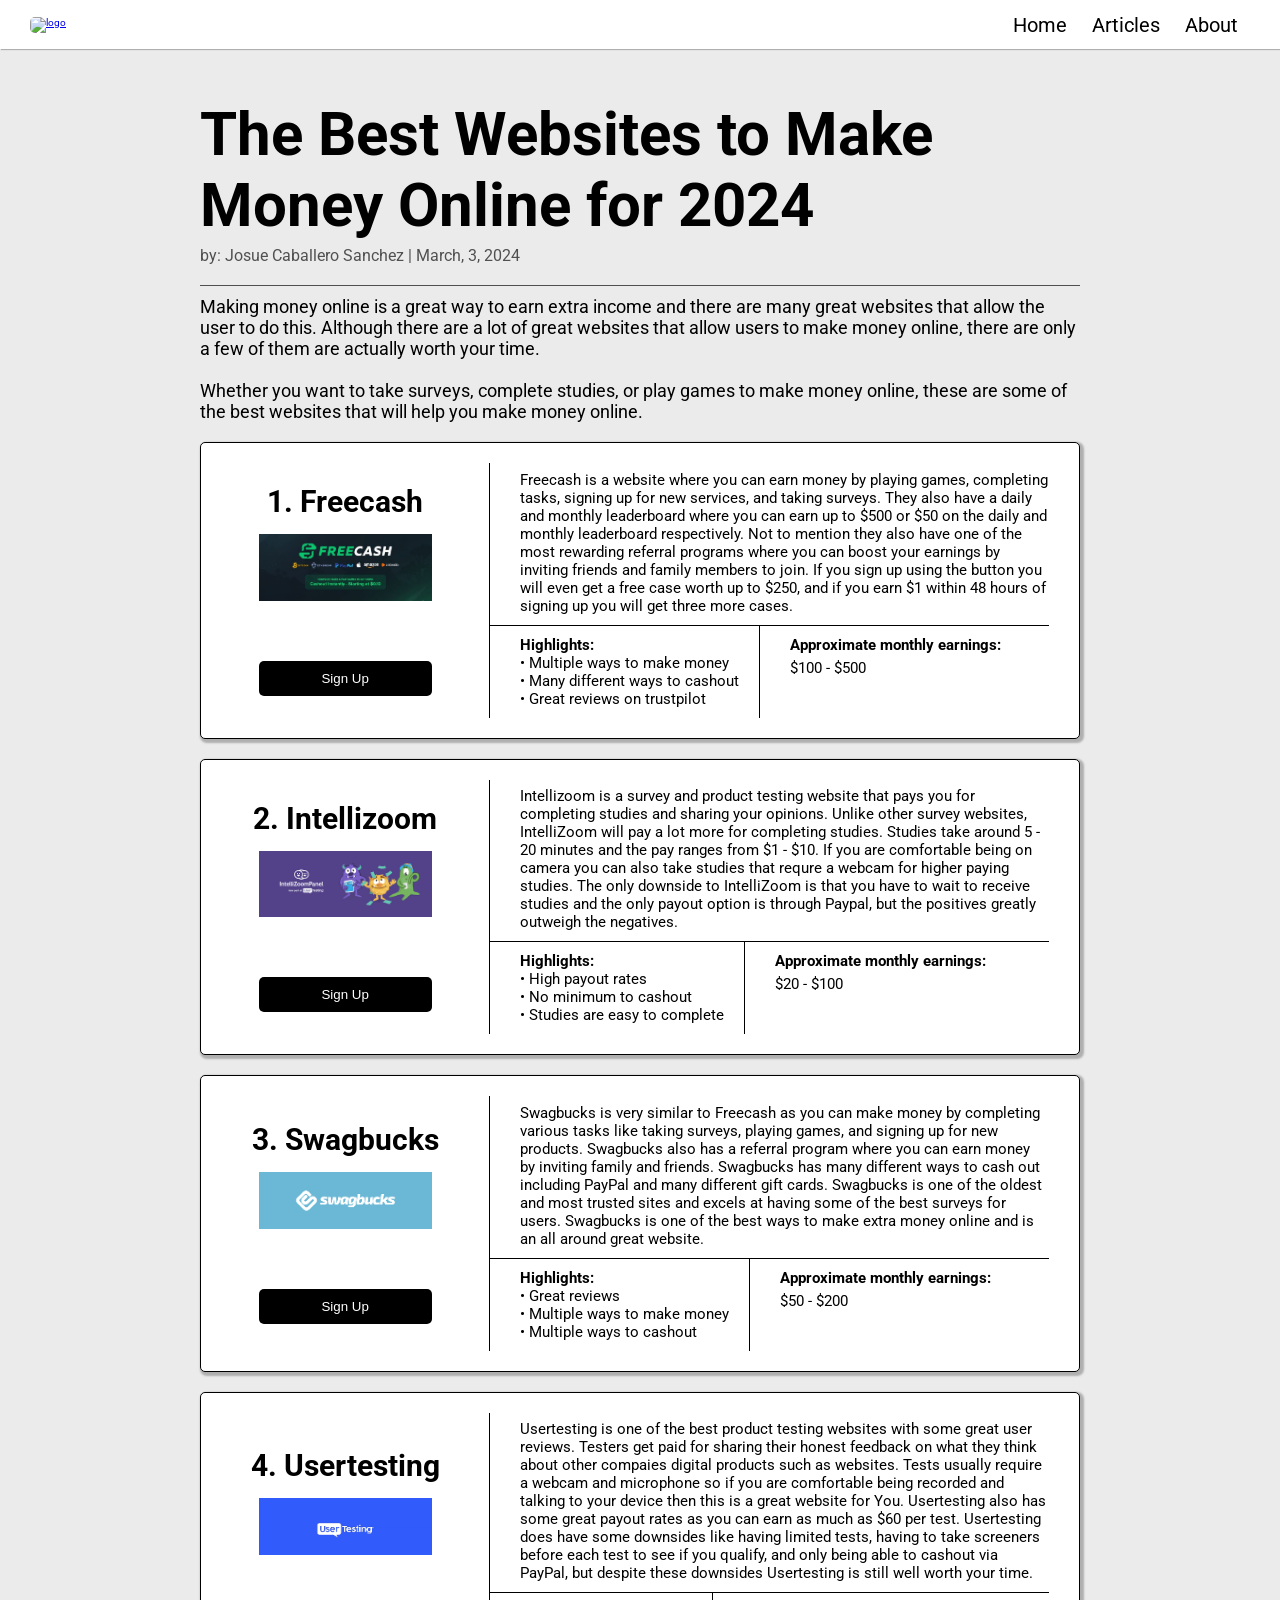
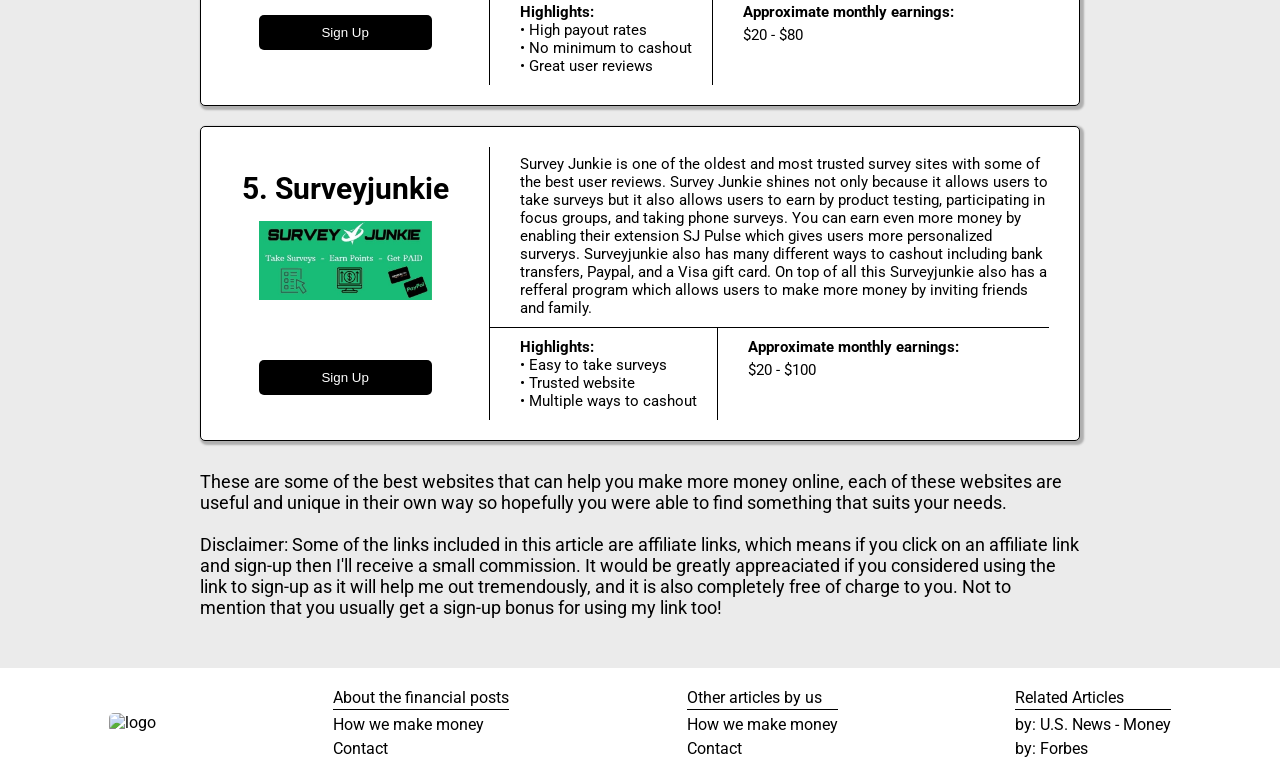
==== index.html @ d9ef9bfa "added big desktop support and fixed some styles" ====
<!DOCTYPE html>
<html lang="en">
<head>
  <meta charset="UTF-8">
  <meta name="viewport" content="width=device-width, initial-scale=1.0">
  <title>The Best Websites to Make Money Online for 2024 | the financial posts</title>

  <link rel="preconnect" href="https://fonts.googleapis.com">
  <link rel="preconnect" href="https://fonts.gstatic.com" crossorigin>
  <link href="https://fonts.googleapis.com/css2?family=Roboto&display=swap" rel="stylesheet">

  <link rel="stylesheet" href="styles.css">
  <script src="script.js" defer></script>
</head>

<body>
  <header>

    <div class="toggle-button-container">
      <a href="#" class="header-title"><img src="assets/logo.png" alt="logo"></a>

      <a href="#" class="header-toggle-button">
      <span class="bar"></span>
      <span class="bar"></span>
      <span class="bar"></span>
      </a>
    </div>

      <ul class="navbar-links">
        <li><a href="#">Home</a></li>
        <li><a href="#">Articles</a></li>
        <li><a href="#">About</a></li>
      </ul>

  </header>

  <main>
    <h1 class="title">The Best Websites to Make Money Online for 2024</h1>
    <p class="website-info">by: Josue Caballero Sanchez | March, 3, 2024</p>

    <article class="main-article">
      <div>
        Making money online is a great way to earn extra income and there are many great 
        websites that allow the user to do this.
        Although there are a lot of great websites that allow users to make money online, 
        there are only a few of them are actually worth your time. 
      </div>
      <br>
      <div">
        Whether you want to take surveys, complete studies, or play games to make money
        online, these are some of the best websites that will help you make money online.
      </div>
      
    </article>

    <div class="item-container">
      <div class="item-name-container">
        <h2 class="item-name">1. Freecash</h2>
        <img class="freecash-img" src="assets/freecash.jpg" alt="">
        <form action="https://www.linkedin.com/in/josue-caballero-sanchez-8aaab9276/" method="get" target="_blank">
          <button type="submit">Sign Up</button>
        </form>
      </div>

      <div class="item-description-container">
        <div class="item-description">Freecash is a website where you can earn money by 
          playing games, completing tasks, signing up for new services, and taking surveys.
          They also have a daily and monthly leaderboard where you can earn up to $500 or $50
          on the daily and monthly leaderboard respectively. Not to mention they also 
          have one of the most rewarding referral programs where you can boost your earnings 
          by inviting friends and family members to join. If you sign up using the button 
          you will even get a free case worth up to $250, and if you earn $1 
          within 48 hours of signing up you will get three more cases.  
        </div>

        <div class="pros-cons-container">
          <div class="pros">
            <p><b>Highlights:</b></p>
            <p>&#x2022; Multiple ways to make money</p>
            <p>&#x2022; Many different ways to cashout</p>
            <p>&#x2022; Great reviews on trustpilot</p>
          </div>

          <div class="approximation">
            <p><b>Approximate monthly earnings:</b></p>
            <p class="approx-space">$100 - $500</p>
          </div>
        </div>
      </div>
      
    </div>

    <div class="item-container">
      <div class="item-name-container">
        <h2 class="item-name">2. Intellizoom</h2>
        <img src="assets/intellizoom.png" alt="">
        <form action="https://www.linkedin.com/in/josue-caballero-sanchez-8aaab9276/" method="get" target="_blank">
          <button type="submit">Sign Up</button>
        </form>
      </div>

      <div class="item-description-container">
        <div class="item-description">
          Intellizoom is a survey and product testing website that pays you for 
          completing studies and sharing your opinions. Unlike other survey websites, 
          IntelliZoom will pay a lot more for completing studies. Studies take around 
          5 - 20 minutes and the pay ranges from $1 - $10. If you are comfortable being on 
          camera you can also take studies that requre a webcam for higher paying studies.
          The only downside to IntelliZoom 
          is that you have to wait to receive studies and the only payout option is through
          Paypal, but the positives greatly outweigh the negatives.  
        </div>

        <div class="pros-cons-container">
          <div class="pros">
            <p><b>Highlights:</b></p>
            <p>&#x2022; High payout rates</p>
            <p>&#x2022; No minimum to cashout</p>
            <p>&#x2022; Studies are easy to complete</p>
          </div>

          <div class="approximation">
            <p><b>Approximate monthly earnings:</b></p>
            <p class="approx-space">$20 - $100</p>
          </div>
        </div>
      </div>
      
    </div>

    <div class="item-container">
      <div class="item-name-container">
        <h2 class="item-name">3. Swagbucks</h2>
        <img src="assets/swagbucks.png" alt="">
        <form action="https://www.linkedin.com/in/josue-caballero-sanchez-8aaab9276/" method="get" target="_blank">
          <button type="submit">Sign Up</button>
        </form>
      </div>

      <div class="item-description-container">
        <div class="item-description">
          Swagbucks is very similar to Freecash as you can make money by completing various tasks like taking 
          surveys, playing games, and signing up for new products. Swagbucks also has a referral program where 
          you can earn money by inviting family and friends. Swagbucks has many different ways to cash out 
          including PayPal and many different gift cards. Swagbucks is one of the oldest and most trusted 
          sites and excels at having some of the best surveys for users. Swagbucks is one of the best ways 
          to make extra money online and is an all around great website.
        </div>

        <div class="pros-cons-container">
          <div class="pros">
            <p><b>Highlights:</b></p>
            <p>&#x2022; Great reviews</p>
            <p>&#x2022; Multiple ways to make money</p>
            <p>&#x2022; Multiple ways to cashout</p>
          </div>

          <div class="approximation">
            <p><b>Approximate monthly earnings:</b></p>
            <p class="approx-space">$50 - $200</p>
          </div>
        </div>
      </div>
      
    </div>

    <div class="item-container">
      <div class="item-name-container">
        <h2 class="item-name">4. Usertesting</h2>
        <img src="assets/usertesting.png" alt="">
        <form action="https://www.linkedin.com/in/josue-caballero-sanchez-8aaab9276/" method="get" target="_blank">
          <button type="submit">Sign Up</button>
        </form>
      </div>

      <div class="item-description-container">
        <div class="item-description">
          Usertesting is one of the best product testing websites with some great user reviews. Testers get paid 
          for sharing their honest feedback on what they think about other compaies digital products such as websites. 
          Tests usually require a webcam and microphone so if you are comfortable being recorded and talking to your device 
          then this is a great website for You. Usertesting also has some great payout rates as you can earn as much as $60 
          per test. Usertesting does have some downsides like having limited tests, having to take screeners before 
          each test to see if you qualify, and only being able to cashout via PayPal, but despite these downsides Usertesting is still well worth your time. 
        </div>

        <div class="pros-cons-container">
          <div class="pros">
            <p><b>Highlights:</b></p>
            <p>&#x2022; High payout rates</p>
            <p>&#x2022; No minimum to cashout</p>
            <p>&#x2022; Great user reviews</p>
          </div>

          <div class="approximation">
            <p><b>Approximate monthly earnings:</b></p>
            <p class="approx-space">$20 - $80</p>
          </div>
        </div>
      </div>
      
    </div>

    <div class="item-container">
      <div class="item-name-container">
        <h2 class="item-name">5. Surveyjunkie</h2>
        <img src="assets/surveyjunkie.jpg" alt="">
        <form action="https://www.linkedin.com/in/josue-caballero-sanchez-8aaab9276/" method="get" target="_blank">
          <button type="submit">Sign Up</button>
        </form>
      </div>

      <div class="item-description-container">
        <div class="item-description">
          Survey Junkie is one of the oldest and most trusted survey sites with some of the best user reviews. 
          Survey Junkie shines not only because it allows users to take surveys but it also allows users to 
          earn by product testing, participating in focus groups, and taking phone surveys. 
          You can earn even more money by enabling their extension SJ Pulse which gives users more personalized surverys.
          Surveyjunkie also has many different ways to cashout including bank transfers, Paypal, and a Visa gift card. On 
          top of all this Surveyjunkie also has a refferal program which allows users to make more money by inviting 
          friends and family.
        </div>

        <div class="pros-cons-container">
          <div class="pros">
            <p><b>Highlights:</b></p>
            <p>&#x2022; Easy to take surveys</p>
            <p>&#x2022; Trusted website</p>
            <p>&#x2022; Multiple ways to cashout</p>
          </div>

          <div class="approximation">
            <p><b>Approximate monthly earnings:</b></p>
            <p class="approx-space">$20 - $100</p>
          </div>
        </div>
      </div>
      
    </div>

    <article class="ending-article" >
      <p>
        These are some of the best websites that can help you make more money online, each of these websites are 
        useful and unique in their own way so hopefully you were able to find something that suits your needs.
      </p>
      <br>
      <p>
        Disclaimer: Some of the links included in this article are affiliate links, which means if you click on 
        an affiliate link and sign-up then I'll receive a small commission. It would be greatly appreaciated if you 
        considered using the link to sign-up as it will help me out tremendously, and it is also completely free 
        of charge to you. Not to mention that you usually get a sign-up bonus for using my link too!
      </p>
    </article>
  </main>

  <footer>
    <img class="footer-logo" src="assets/logo.png" alt="logo">
    <div class="footer-container">
      <p class="footer-header">About the financial posts</p>
      <a href="#">How we make money</a>
      <a href="#">Contact</a>
    </div>
    <div class="footer-container">
      <p class="footer-header">Other articles by us</p>
      <a href="#">How we make money</a>
      <a href="#">Contact</a>
    </div>
    <div class="footer-container related-articles">
      <p class="footer-header">Related Articles</p>
      <a target="_blank" href="https://money.usnews.com/money/personal-finance/articles/best-websites-to-make-money-online">by: U.S. News - Money</a>
      <a target="_blank" href="https://www.forbes.com/sites/enochomololu/2023/11/20/the-7-best-micro-job-websites-to-earn-money-online/?sh=5870a88e22d9">by: Forbes</a>
    </div>
  </footer>

</body>

</html>
---- styles.css ----
/* Desktop Styles*/
:root{
    font-family: Roboto, Arial, Helvetica, sans-serif;
    color: black;
    font-size: 62.5%;
}
  
*{
    margin: 0;
    padding: 0;
}

body{
    background-color: rgb(235, 235, 235);
}

header{
    display: flex;
    align-items: center;
    background-color: white;
    box-shadow: 1px 1px 1px rgb(175, 175, 175);
}

.toggle-button-container{
    display: flex;
    width: 100%;
    justify-content: space-between;
    align-items: center;
    background-color: white;
}

.header-title{
    margin: 1rem;
    margin-left: 3rem;
}

.header-title img{
    max-height: 4.5rem;
    width: auto;
    border-radius: 5px;
}

.navbar-links{
    display: flex;
    margin-right: 3rem;
    background-color: white;
}


.navbar-links li{
    list-style: none;
    font-size: 2rem;
    text-align: center;
}

.navbar-links li a{
    text-decoration: none;
    color: black;
    padding: 1.25rem;
    display: block;
}

.navbar-links li:hover{
    background-color: rgb(210, 210, 210);
    border-radius: 10px;
}

.header-toggle-button{
    display: none;
    flex-direction: column;
    justify-content: space-between;
    width: 32px;
    height: 23px;
    margin-right: 3.5rem;
}

.header-toggle-button .bar{
    height: 3px;
    width: 100%;
    background-color: black;
    border-radius: 10px;
}

main{
    display: flex;
    align-items: center;
    flex-direction: column;
    margin: 20rem;
    margin-top: 5rem;
    margin-bottom: 5rem;
}

.title{
    font-size: 6rem;
}

.website-info{
    align-self: stretch;
    font-size: 1.6rem;
    color: rgb(80, 80, 80);
    margin-top: 0.5rem;
    padding-bottom: 2rem;
    border-bottom: 1px solid rgb(80, 80, 80);
}

article{
    font-size: 1.8rem;
    margin-top: 1rem;
    align-self: stretch;
}

.article-space{
    margin-top: 1rem;
}

.item-container{
    background-color: white;
    border-radius: 5px;
    display: grid;
    grid-template-columns: 1fr 2fr;
    grid-template-rows: 1fr;
    font-size: 1.6rem;
    margin-top: 2rem;
    align-self: stretch;
    box-shadow: 2px 2px 2px 2px rgb(175, 175, 175);
    padding: 1rem;
    padding-left: 0;
    border: 1px solid black;
}

.item-name-container{
    text-align: center;
    padding-top: 1rem;
    border-right: 1.5px solid black;
    padding-bottom: 1rem;
    margin-bottom: 1rem;
    margin-top: 1rem;
    display: flex;
    flex-direction: column;
    justify-content: center;
    align-items: center;
}

.item-name{
    font-size: 3rem;
    margin-bottom: 1.5rem;
}

.item-name-container > img{
    max-width: 60%;
    margin-bottom: 3rem;
}

.item-name-container form{
    width: 60%;
}

.item-name-container button{
    margin-top: 3rem;
    padding: 1rem;
    background-color: black;
    color: white;
    border: none;
    border-radius: 5px;
    width: 100%;
}

.item-name-container button:hover{
    opacity: 0.7;
    cursor: pointer;
}

.item-description-container{
    display: flex;
    flex-direction: column;
}

.item-description{
    font-size: 1.5rem;
    padding-left: 3rem;
    margin-top: 1.75rem;
    margin-right: 2rem;
    padding-bottom: 1rem;
    border-bottom: black 1.5px solid;
}

.pros-cons-container{
    display: flex;
}

.pros{
    font-size: 1.5rem;
    padding-left: 3rem;
    padding-top: 1rem;
    padding-right: 2rem;
    padding-bottom: 1rem;
    border-right: 1.5px solid black;
    margin-bottom: 1rem;
}

.approximation{
    font-size: 1.5rem;
    padding-left: 3rem;
    padding-top: 1rem;
    padding-right: 2rem;
    padding-bottom: 1rem;
}

.approx-space{
    margin-top: 0.5rem;
}

.ending-article{
    margin-top: 3rem;
}

footer{
    background-color: white;
    display: flex;
    font-size: 1.6rem;
    padding: 2rem;
    justify-content: space-around;
    align-items: center;
}

.footer-logo{
    max-height: 4.5rem;
    width: auto;
    border-radius: 5px;
}

.footer-header{
    padding-bottom: 0.25rem;
    border-bottom: 1.5px solid black;
}

.footer-container{
    display: flex;
    flex-direction: column;
    gap: 0.5rem;
}

.footer-container a{
    text-decoration: none;
    color: black;
}

/* Mobile Styles*/
@media (max-width: 500px){
    header{
        background-color: transparent;
    }

    .header-toggle-button{
        display: flex;
        margin-right: 2rem;
    }
    
    .navbar-links{
        display: none;
        flex-direction: column;
        width: 100%;
        margin-top: 6.25rem;
        position: absolute;
        margin-right: 0;
    }

    .navbar-links li{
        width: 95%;
        font-size: 1.9rem;
        margin-left: 1rem;
    }

    .navbar-links li a{
        padding: 1.75rem;
        padding-left: 1rem;
    }

    .header-title{
        margin-left: 1rem;
    }

    header{
        flex-direction: column;
        align-items: flex-start;
    }


    .active{
        display: flex;
        padding-bottom: 1vh;

        animation: expand 200ms ease-in-out;
        transform-origin: top;
    }

    .active-reverse {
        display: flex;
        animation: expand-reverse 200ms ease-in-out;
        transform-origin: top;
    }

    @keyframes expand {
        0% {
          transform: scaleY(0);
        }
        
        100% {
          transform: scaleY(1);
        }
    }

    @keyframes expand-reverse {
        0% {
            transform: scaleY(1);
        }
    
        100% {
            transform: scaleY(0);
        }
    }

    main{
        margin: 2rem;
    }

    .title{
        font-size: 3.25rem
    }

    .website-info{
        padding-bottom: 1rem;
        font-size: 1.3rem;
    }

    .item-container{
        grid-template-columns: 1fr;
        grid-template-rows: 1fr;
    }

    .item-name-container{
        border: none;
    }

    .pros-cons-container{
        flex-direction: column;
    }

    .pros{
        border: none;
        margin-bottom: 0;
        padding-bottom: 0;
    }

    .item-description{
        border: none;
    }

    .item-name-container > img{
        margin: 0;
        max-width: 50%;
    }

    .item-name-container form{
        width: 50%;
    }

    .item-name-container button{
        margin-top: 1.5rem;
    }

    .main-article{
        margin-bottom: 1rem;
    }

    footer{
        flex-direction: column;
        gap: 1.5rem;
    }
}

/* Small Tablet Styles*/
@media (min-width: 600px) and (max-width: 700px){
    .related-articles{
        display: none;
    }
}

/* Tablet Styles*/
@media (min-width: 500px) and (max-width: 1024px){
    .header-title{
        font-size: 2.4rem;
    }

    main{
        margin: 6rem;
        margin-top: 5rem;
    }

    .title{
        font-size: 5rem;
    }

    .header-title{
        margin-top: 1.25rem;
        margin-bottom: 1.25rem;
    }

    .item-name-container img{
        max-width: 65%;
    }

    .item-name-container form{
        width: 65%;
    }

    footer{
        font-size: 1.4rem;
    }
}

/* Big Desktop Styles*/
@media (min-width: 1425px){
    main{
        margin-left: 30rem;
        margin-right: 30rem;
    }

    .item-name-container img{
        width: 50%;
    }

    .item-name-container form{
        width: 50%;
    }

    .item-name-container img{
        margin-bottom: 0;
    }
}

/* Mega Desktop Styles*/
@media (min-width: 1810px){
    main{
        margin-left: 40rem;
        margin-right: 40rem;
    }
}

/* MEGA Desktop Styles*/
@media (min-width: 2100px){
    main{
        margin-left: 55rem;
        margin-right: 55rem;
    }
}
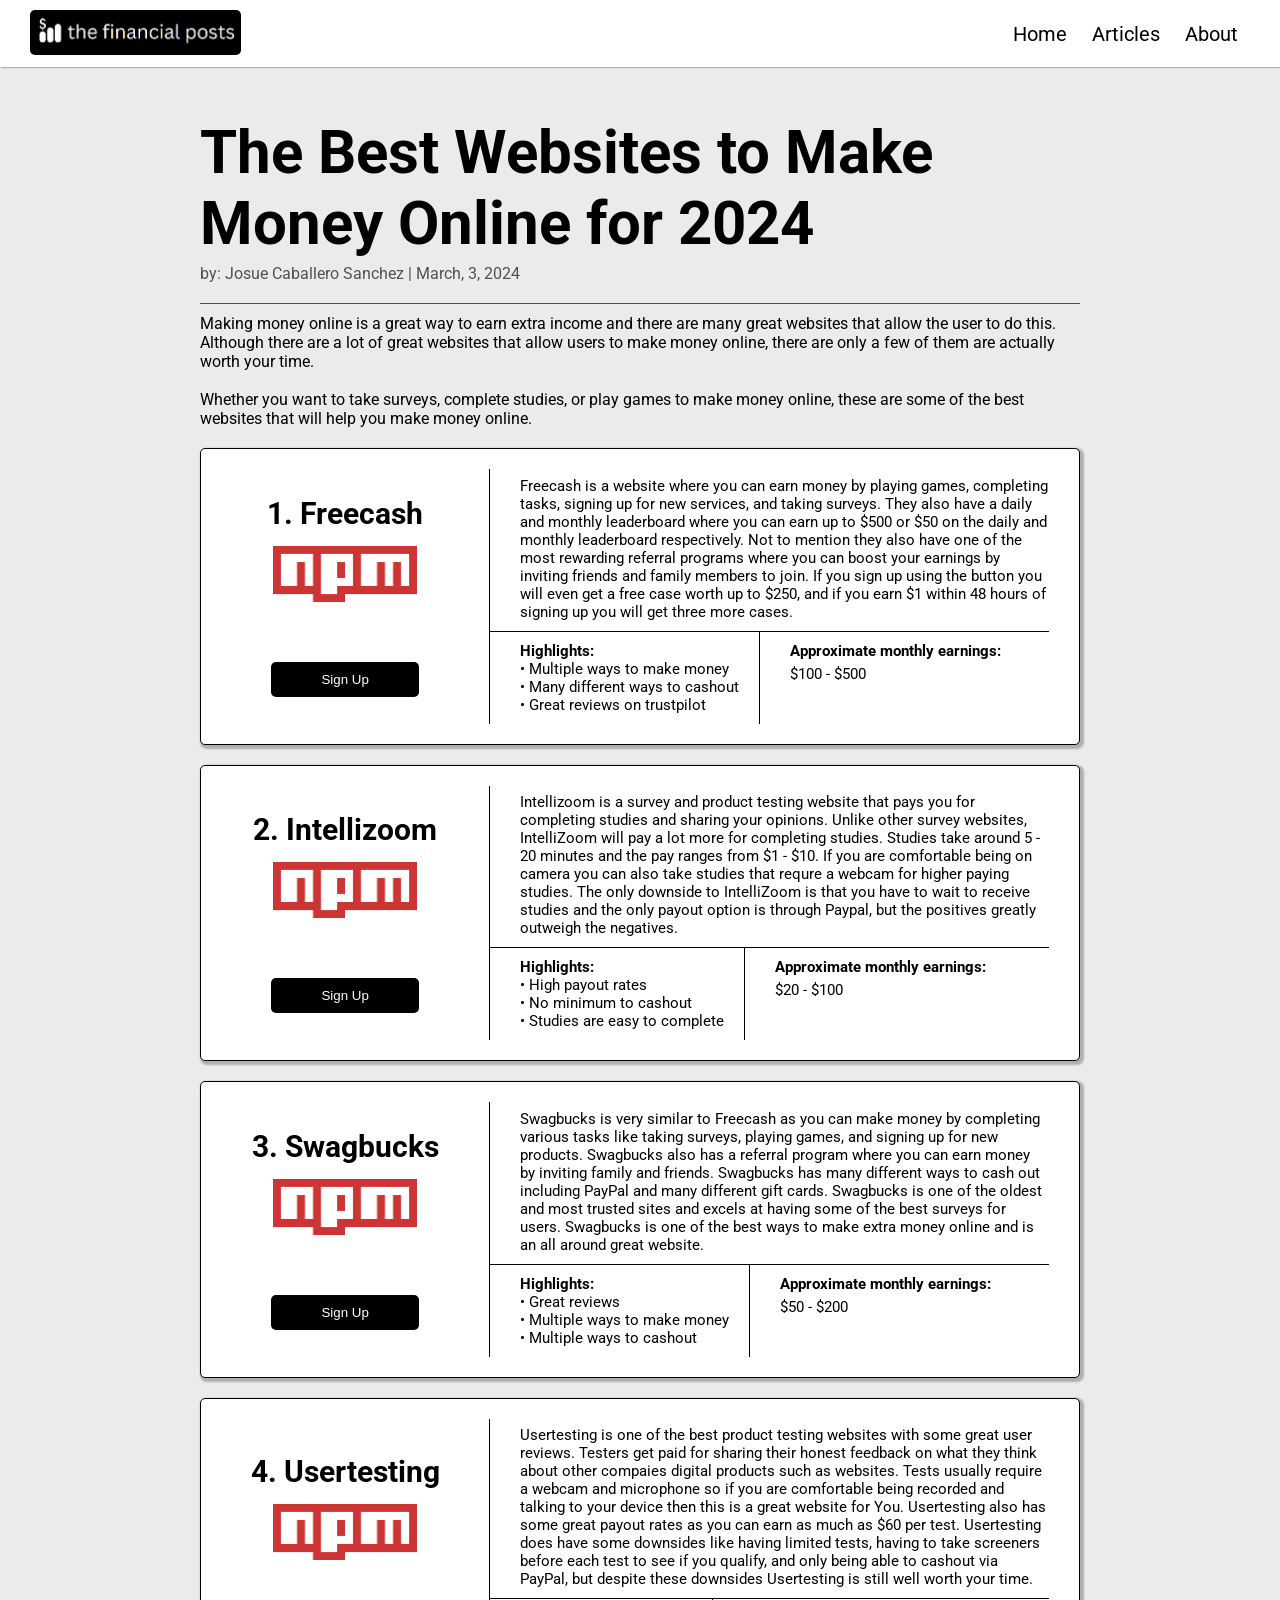
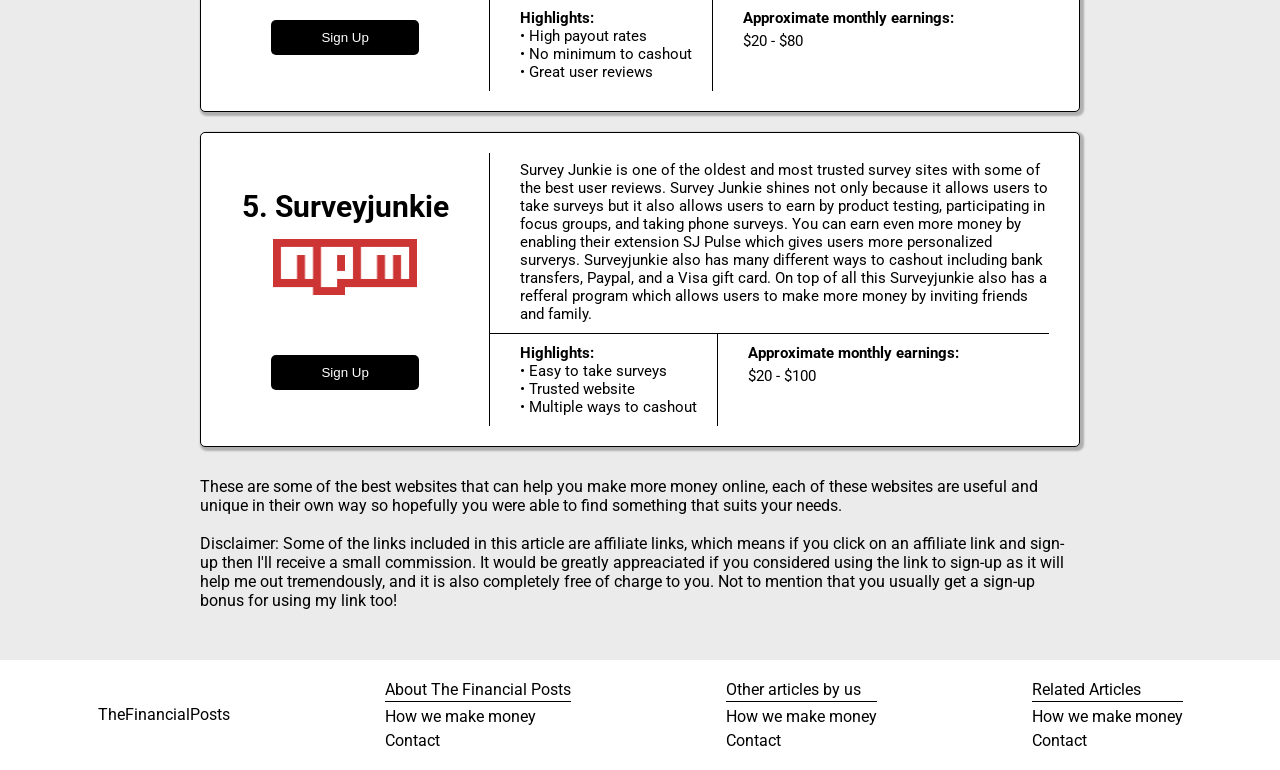
==== commit 9e03b853: "Add files via upload" ====
--- a/index.html
+++ b/index.html
@@ -3,7 +3,7 @@
 <head>
   <meta charset="UTF-8">
   <meta name="viewport" content="width=device-width, initial-scale=1.0">
-  <title>The Best Websites to Make Money Online for 2024 | the financial posts</title>
+  <title>The Financial Posts</title>
 
   <link rel="preconnect" href="https://fonts.googleapis.com">
   <link rel="preconnect" href="https://fonts.gstatic.com" crossorigin>
@@ -56,7 +56,7 @@
     <div class="item-container">
       <div class="item-name-container">
         <h2 class="item-name">1. Freecash</h2>
-        <img class="freecash-img" src="assets/freecash.jpg" alt="">
+        <img src="assets/npm-icon.png" alt="">
         <form action="https://www.linkedin.com/in/josue-caballero-sanchez-8aaab9276/" method="get" target="_blank">
           <button type="submit">Sign Up</button>
         </form>
@@ -93,7 +93,7 @@
     <div class="item-container">
       <div class="item-name-container">
         <h2 class="item-name">2. Intellizoom</h2>
-        <img src="assets/intellizoom.png" alt="">
+        <img src="assets/npm-icon.png" alt="">
         <form action="https://www.linkedin.com/in/josue-caballero-sanchez-8aaab9276/" method="get" target="_blank">
           <button type="submit">Sign Up</button>
         </form>
@@ -131,7 +131,7 @@
     <div class="item-container">
       <div class="item-name-container">
         <h2 class="item-name">3. Swagbucks</h2>
-        <img src="assets/swagbucks.png" alt="">
+        <img src="assets/npm-icon.png" alt="">
         <form action="https://www.linkedin.com/in/josue-caballero-sanchez-8aaab9276/" method="get" target="_blank">
           <button type="submit">Sign Up</button>
         </form>
@@ -167,7 +167,7 @@
     <div class="item-container">
       <div class="item-name-container">
         <h2 class="item-name">4. Usertesting</h2>
-        <img src="assets/usertesting.png" alt="">
+        <img src="assets/npm-icon.png" alt="">
         <form action="https://www.linkedin.com/in/josue-caballero-sanchez-8aaab9276/" method="get" target="_blank">
           <button type="submit">Sign Up</button>
         </form>
@@ -203,7 +203,7 @@
     <div class="item-container">
       <div class="item-name-container">
         <h2 class="item-name">5. Surveyjunkie</h2>
-        <img src="assets/surveyjunkie.jpg" alt="">
+        <img src="assets/npm-icon.png" alt="">
         <form action="https://www.linkedin.com/in/josue-caballero-sanchez-8aaab9276/" method="get" target="_blank">
           <button type="submit">Sign Up</button>
         </form>
@@ -253,9 +253,9 @@
   </main>
 
   <footer>
-    <img class="footer-logo" src="assets/logo.png" alt="logo">
+    <div class="footer-logo">TheFinancialPosts</div>
     <div class="footer-container">
-      <p class="footer-header">About the financial posts</p>
+      <p class="footer-header">About The Financial Posts</p>
       <a href="#">How we make money</a>
       <a href="#">Contact</a>
     </div>
@@ -264,10 +264,10 @@
       <a href="#">How we make money</a>
       <a href="#">Contact</a>
     </div>
-    <div class="footer-container related-articles">
+    <div class="footer-container">
       <p class="footer-header">Related Articles</p>
-      <a target="_blank" href="https://money.usnews.com/money/personal-finance/articles/best-websites-to-make-money-online">by: U.S. News - Money</a>
-      <a target="_blank" href="https://www.forbes.com/sites/enochomololu/2023/11/20/the-7-best-micro-job-websites-to-earn-money-online/?sh=5870a88e22d9">by: Forbes</a>
+      <a href="#">How we make money</a>
+      <a href="#">Contact</a>
     </div>
   </footer>
 
--- a/styles.css
+++ b/styles.css
@@ -104,7 +104,7 @@
 }
 
 article{
-    font-size: 1.8rem;
+    font-size: 1.6rem;
     margin-top: 1rem;
     align-self: stretch;
 }
@@ -147,22 +147,19 @@
 }
 
 .item-name-container > img{
-    max-width: 60%;
+    max-width: 50%;
     margin-bottom: 3rem;
-}
-
-.item-name-container form{
-    width: 60%;
 }
 
 .item-name-container button{
     margin-top: 3rem;
     padding: 1rem;
+    padding-left: 5rem;
+    padding-right: 5rem;
     background-color: black;
     color: white;
     border: none;
     border-radius: 5px;
-    width: 100%;
 }
 
 .item-name-container button:hover{
@@ -211,6 +208,7 @@
 }
 
 .ending-article{
+    font-size: 1.6rem;
     margin-top: 3rem;
 }
 
@@ -221,12 +219,6 @@
     padding: 2rem;
     justify-content: space-around;
     align-items: center;
-}
-
-.footer-logo{
-    max-height: 4.5rem;
-    width: auto;
-    border-radius: 5px;
 }
 
 .footer-header{
@@ -358,11 +350,7 @@
 
     .item-name-container > img{
         margin: 0;
-        max-width: 50%;
-    }
-
-    .item-name-container form{
-        width: 50%;
+        width: 40%;
     }
 
     .item-name-container button{
@@ -376,13 +364,6 @@
     footer{
         flex-direction: column;
         gap: 1.5rem;
-    }
-}
-
-/* Small Tablet Styles*/
-@media (min-width: 600px) and (max-width: 700px){
-    .related-articles{
-        display: none;
     }
 }
 
@@ -401,56 +382,9 @@
         font-size: 5rem;
     }
 
-    .header-title{
-        margin-top: 1.25rem;
-        margin-bottom: 1.25rem;
-    }
-
-    .item-name-container img{
-        max-width: 65%;
-    }
-
-    .item-name-container form{
-        width: 65%;
-    }
-
-    footer{
-        font-size: 1.4rem;
-    }
 }
 
 /* Big Desktop Styles*/
-@media (min-width: 1425px){
-    main{
-        margin-left: 30rem;
-        margin-right: 30rem;
-    }
-
-    .item-name-container img{
-        width: 50%;
-    }
-
-    .item-name-container form{
-        width: 50%;
-    }
-
-    .item-name-container img{
-        margin-bottom: 0;
-    }
-}
-
-/* Mega Desktop Styles*/
-@media (min-width: 1810px){
-    main{
-        margin-left: 40rem;
-        margin-right: 40rem;
-    }
-}
-
-/* MEGA Desktop Styles*/
-@media (min-width: 2100px){
-    main{
-        margin-left: 55rem;
-        margin-right: 55rem;
-    }
+@media (min-width: 1600px){
+
 }
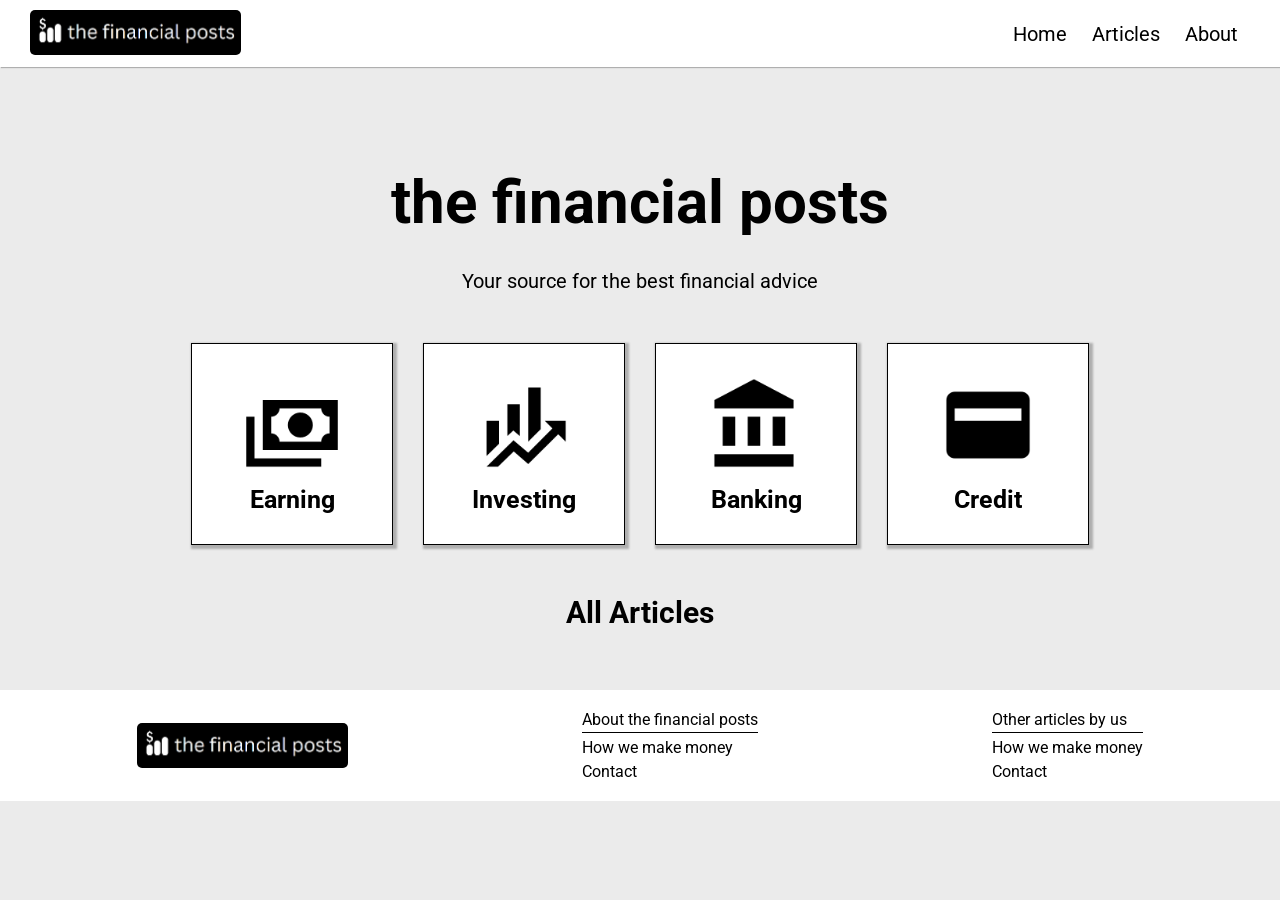
==== commit 6e67bc04: "fixed font issues and started homepage" ====
--- a/index.html
+++ b/index.html
@@ -3,21 +3,23 @@
 <head>
   <meta charset="UTF-8">
   <meta name="viewport" content="width=device-width, initial-scale=1.0">
-  <title>The Financial Posts</title>
+  <title>the financial posts</title>
 
   <link rel="preconnect" href="https://fonts.googleapis.com">
   <link rel="preconnect" href="https://fonts.gstatic.com" crossorigin>
-  <link href="https://fonts.googleapis.com/css2?family=Roboto&display=swap" rel="stylesheet">
+  <link href="https://fonts.googleapis.com/css2?family=Roboto:ital,wght@0,100;0,300;0,400;0,500;0,700;0,900;1,100;1,300;1,400;1,500;1,700;1,900&display=swap" rel="stylesheet">
 
-  <link rel="stylesheet" href="styles.css">
-  <script src="script.js" defer></script>
+  <link rel="stylesheet" href="index-files/styles.css">
+  <script src="index-files/script.js" defer></script>
+
+  <link rel="icon" type="image/png" href="best-websites-to-make-money-files/assets/icon.png">
 </head>
 
 <body>
   <header>
 
     <div class="toggle-button-container">
-      <a href="#" class="header-title"><img src="assets/logo.png" alt="logo"></a>
+      <a href="#" class="header-title"><img src="index-files/assets/logo.png" alt="logo"></a>
 
       <a href="#" class="header-toggle-button">
       <span class="bar"></span>
@@ -35,227 +37,39 @@
   </header>
 
   <main>
-    <h1 class="title">The Best Websites to Make Money Online for 2024</h1>
-    <p class="website-info">by: Josue Caballero Sanchez | March, 3, 2024</p>
+    <h1 class="title">the financial posts</h1>
+    <br>
+    <h2 class="slogan">Your source for the best financial advice</h2>
 
-    <article class="main-article">
-      <div>
-        Making money online is a great way to earn extra income and there are many great 
-        websites that allow the user to do this.
-        Although there are a lot of great websites that allow users to make money online, 
-        there are only a few of them are actually worth your time. 
-      </div>
-      <br>
-      <div">
-        Whether you want to take surveys, complete studies, or play games to make money
-        online, these are some of the best websites that will help you make money online.
-      </div>
-      
-    </article>
+    <div class="sections-container">
+      <a href="#" class="section-container">
+        <img src="index-files/assets/cash.png" alt="">
+        <p>Earning</p>
+      </a>
 
-    <div class="item-container">
-      <div class="item-name-container">
-        <h2 class="item-name">1. Freecash</h2>
-        <img src="assets/npm-icon.png" alt="">
-        <form action="https://www.linkedin.com/in/josue-caballero-sanchez-8aaab9276/" method="get" target="_blank">
-          <button type="submit">Sign Up</button>
-        </form>
-      </div>
+      <a href="#" class="section-container">
+        <img src="index-files/assets/finance.png" alt="">
+        <p>Investing</p>
+      </a>
 
-      <div class="item-description-container">
-        <div class="item-description">Freecash is a website where you can earn money by 
-          playing games, completing tasks, signing up for new services, and taking surveys.
-          They also have a daily and monthly leaderboard where you can earn up to $500 or $50
-          on the daily and monthly leaderboard respectively. Not to mention they also 
-          have one of the most rewarding referral programs where you can boost your earnings 
-          by inviting friends and family members to join. If you sign up using the button 
-          you will even get a free case worth up to $250, and if you earn $1 
-          within 48 hours of signing up you will get three more cases.  
-        </div>
+      <a href="#" class="section-container">
+        <img src="index-files/assets/bank.png" alt="">
+        <p>Banking</p>
+      </a>
 
-        <div class="pros-cons-container">
-          <div class="pros">
-            <p><b>Highlights:</b></p>
-            <p>&#x2022; Multiple ways to make money</p>
-            <p>&#x2022; Many different ways to cashout</p>
-            <p>&#x2022; Great reviews on trustpilot</p>
-          </div>
-
-          <div class="approximation">
-            <p><b>Approximate monthly earnings:</b></p>
-            <p class="approx-space">$100 - $500</p>
-          </div>
-        </div>
-      </div>
-      
+      <a href="#" class="section-container">
+        <img src="index-files/assets/credit-card.png" alt="">
+        <p>Credit</p>
+      </a>
     </div>
 
-    <div class="item-container">
-      <div class="item-name-container">
-        <h2 class="item-name">2. Intellizoom</h2>
-        <img src="assets/npm-icon.png" alt="">
-        <form action="https://www.linkedin.com/in/josue-caballero-sanchez-8aaab9276/" method="get" target="_blank">
-          <button type="submit">Sign Up</button>
-        </form>
-      </div>
-
-      <div class="item-description-container">
-        <div class="item-description">
-          Intellizoom is a survey and product testing website that pays you for 
-          completing studies and sharing your opinions. Unlike other survey websites, 
-          IntelliZoom will pay a lot more for completing studies. Studies take around 
-          5 - 20 minutes and the pay ranges from $1 - $10. If you are comfortable being on 
-          camera you can also take studies that requre a webcam for higher paying studies.
-          The only downside to IntelliZoom 
-          is that you have to wait to receive studies and the only payout option is through
-          Paypal, but the positives greatly outweigh the negatives.  
-        </div>
-
-        <div class="pros-cons-container">
-          <div class="pros">
-            <p><b>Highlights:</b></p>
-            <p>&#x2022; High payout rates</p>
-            <p>&#x2022; No minimum to cashout</p>
-            <p>&#x2022; Studies are easy to complete</p>
-          </div>
-
-          <div class="approximation">
-            <p><b>Approximate monthly earnings:</b></p>
-            <p class="approx-space">$20 - $100</p>
-          </div>
-        </div>
-      </div>
-      
-    </div>
-
-    <div class="item-container">
-      <div class="item-name-container">
-        <h2 class="item-name">3. Swagbucks</h2>
-        <img src="assets/npm-icon.png" alt="">
-        <form action="https://www.linkedin.com/in/josue-caballero-sanchez-8aaab9276/" method="get" target="_blank">
-          <button type="submit">Sign Up</button>
-        </form>
-      </div>
-
-      <div class="item-description-container">
-        <div class="item-description">
-          Swagbucks is very similar to Freecash as you can make money by completing various tasks like taking 
-          surveys, playing games, and signing up for new products. Swagbucks also has a referral program where 
-          you can earn money by inviting family and friends. Swagbucks has many different ways to cash out 
-          including PayPal and many different gift cards. Swagbucks is one of the oldest and most trusted 
-          sites and excels at having some of the best surveys for users. Swagbucks is one of the best ways 
-          to make extra money online and is an all around great website.
-        </div>
-
-        <div class="pros-cons-container">
-          <div class="pros">
-            <p><b>Highlights:</b></p>
-            <p>&#x2022; Great reviews</p>
-            <p>&#x2022; Multiple ways to make money</p>
-            <p>&#x2022; Multiple ways to cashout</p>
-          </div>
-
-          <div class="approximation">
-            <p><b>Approximate monthly earnings:</b></p>
-            <p class="approx-space">$50 - $200</p>
-          </div>
-        </div>
-      </div>
-      
-    </div>
-
-    <div class="item-container">
-      <div class="item-name-container">
-        <h2 class="item-name">4. Usertesting</h2>
-        <img src="assets/npm-icon.png" alt="">
-        <form action="https://www.linkedin.com/in/josue-caballero-sanchez-8aaab9276/" method="get" target="_blank">
-          <button type="submit">Sign Up</button>
-        </form>
-      </div>
-
-      <div class="item-description-container">
-        <div class="item-description">
-          Usertesting is one of the best product testing websites with some great user reviews. Testers get paid 
-          for sharing their honest feedback on what they think about other compaies digital products such as websites. 
-          Tests usually require a webcam and microphone so if you are comfortable being recorded and talking to your device 
-          then this is a great website for You. Usertesting also has some great payout rates as you can earn as much as $60 
-          per test. Usertesting does have some downsides like having limited tests, having to take screeners before 
-          each test to see if you qualify, and only being able to cashout via PayPal, but despite these downsides Usertesting is still well worth your time. 
-        </div>
-
-        <div class="pros-cons-container">
-          <div class="pros">
-            <p><b>Highlights:</b></p>
-            <p>&#x2022; High payout rates</p>
-            <p>&#x2022; No minimum to cashout</p>
-            <p>&#x2022; Great user reviews</p>
-          </div>
-
-          <div class="approximation">
-            <p><b>Approximate monthly earnings:</b></p>
-            <p class="approx-space">$20 - $80</p>
-          </div>
-        </div>
-      </div>
-      
-    </div>
-
-    <div class="item-container">
-      <div class="item-name-container">
-        <h2 class="item-name">5. Surveyjunkie</h2>
-        <img src="assets/npm-icon.png" alt="">
-        <form action="https://www.linkedin.com/in/josue-caballero-sanchez-8aaab9276/" method="get" target="_blank">
-          <button type="submit">Sign Up</button>
-        </form>
-      </div>
-
-      <div class="item-description-container">
-        <div class="item-description">
-          Survey Junkie is one of the oldest and most trusted survey sites with some of the best user reviews. 
-          Survey Junkie shines not only because it allows users to take surveys but it also allows users to 
-          earn by product testing, participating in focus groups, and taking phone surveys. 
-          You can earn even more money by enabling their extension SJ Pulse which gives users more personalized surverys.
-          Surveyjunkie also has many different ways to cashout including bank transfers, Paypal, and a Visa gift card. On 
-          top of all this Surveyjunkie also has a refferal program which allows users to make more money by inviting 
-          friends and family.
-        </div>
-
-        <div class="pros-cons-container">
-          <div class="pros">
-            <p><b>Highlights:</b></p>
-            <p>&#x2022; Easy to take surveys</p>
-            <p>&#x2022; Trusted website</p>
-            <p>&#x2022; Multiple ways to cashout</p>
-          </div>
-
-          <div class="approximation">
-            <p><b>Approximate monthly earnings:</b></p>
-            <p class="approx-space">$20 - $100</p>
-          </div>
-        </div>
-      </div>
-      
-    </div>
-
-    <article class="ending-article" >
-      <p>
-        These are some of the best websites that can help you make more money online, each of these websites are 
-        useful and unique in their own way so hopefully you were able to find something that suits your needs.
-      </p>
-      <br>
-      <p>
-        Disclaimer: Some of the links included in this article are affiliate links, which means if you click on 
-        an affiliate link and sign-up then I'll receive a small commission. It would be greatly appreaciated if you 
-        considered using the link to sign-up as it will help me out tremendously, and it is also completely free 
-        of charge to you. Not to mention that you usually get a sign-up bonus for using my link too!
-      </p>
-    </article>
+    <p class="heading">All Articles</p>
   </main>
 
   <footer>
-    <div class="footer-logo">TheFinancialPosts</div>
+    <img class="footer-logo" src="index-files/assets/logo.png" alt="logo">
     <div class="footer-container">
-      <p class="footer-header">About The Financial Posts</p>
+      <p class="footer-header">About the financial posts</p>
       <a href="#">How we make money</a>
       <a href="#">Contact</a>
     </div>
@@ -264,11 +78,6 @@
       <a href="#">How we make money</a>
       <a href="#">Contact</a>
     </div>
-    <div class="footer-container">
-      <p class="footer-header">Related Articles</p>
-      <a href="#">How we make money</a>
-      <a href="#">Contact</a>
-    </div>
   </footer>
 
 </body>
--- a/index-files/styles.css
+++ b/index-files/styles.css
@@ -0,0 +1,353 @@
+/* Desktop Styles*/
+:root{
+    font-family: Roboto, Arial, Helvetica, sans-serif;
+    color: black;
+    font-size: 62.5%;
+}
+  
+*{
+    margin: 0;
+    padding: 0;
+}
+
+body{
+    background-color: rgb(235, 235, 235);
+}
+
+header{
+    display: flex;
+    align-items: center;
+    background-color: white;
+    box-shadow: 1px 1px 1px rgb(175, 175, 175);
+}
+
+.toggle-button-container{
+    display: flex;
+    width: 100%;
+    justify-content: space-between;
+    align-items: center;
+    background-color: white;
+}
+
+.header-title{
+    margin: 1rem;
+    margin-left: 3rem;
+}
+
+.header-title img{
+    max-height: 4.5rem;
+    width: auto;
+    border-radius: 5px;
+}
+
+.navbar-links{
+    display: flex;
+    margin-right: 3rem;
+    background-color: white;
+}
+
+
+.navbar-links li{
+    list-style: none;
+    font-size: 2rem;
+    text-align: center;
+}
+
+.navbar-links li a{
+    text-decoration: none;
+    color: black;
+    padding: 1.25rem;
+    display: block;
+}
+
+.navbar-links li:hover{
+    background-color: rgb(210, 210, 210);
+    border-radius: 10px;
+}
+
+.header-toggle-button{
+    display: none;
+    flex-direction: column;
+    justify-content: space-between;
+    width: 32px;
+    height: 23px;
+    margin-right: 3.5rem;
+}
+
+.header-toggle-button .bar{
+    height: 3px;
+    width: 100%;
+    background-color: black;
+    border-radius: 10px;
+}
+
+main{
+    display: flex;
+    align-items: center;
+    flex-direction: column;
+    margin: 10rem;
+    margin-top: 5rem;
+    margin-bottom: 5rem;
+}
+
+.title{
+    font-size: 6rem;
+    margin-top: 5rem;
+}
+
+.slogan{
+    font-size: 2rem;
+    margin-top: 2rem;
+    margin-bottom: 5rem;
+    font-weight: normal;
+}
+
+.sections-container{
+    display: grid;
+    grid-template-columns: 1fr 1fr 1fr 1fr;
+    grid-template-rows: 1fr;
+    gap: 3rem;
+    margin-bottom: 5rem;
+}
+
+.section-container{
+    font-size: 2.5rem;
+    font-weight: bold;
+    box-shadow: 2px 2px 2px 2px rgb(175, 175, 175);
+    border: 1px solid black;
+    padding: 5rem;
+    max-width: 10rem;
+    max-height: 10rem;
+    display: flex;
+    align-items: center;
+    justify-content: center;
+    flex-direction: column;
+    gap: 1rem;
+    background-color: white;
+    text-decoration: none;
+    color: black;
+}
+
+.section-container:hover{
+    cursor: pointer;
+}
+
+.section-container img{
+    max-width: 10rem;
+}
+
+.heading{
+    font-size: 3rem;
+    font-weight: bold;
+    margin-bottom: 1rem;
+}
+
+footer{
+    background-color: white;
+    display: flex;
+    font-size: 1.6rem;
+    padding: 2rem;
+    justify-content: space-around;
+    align-items: center;
+}
+
+.footer-logo{
+    max-height: 4.5rem;
+    width: auto;
+    border-radius: 5px;
+}
+
+.footer-header{
+    padding-bottom: 0.25rem;
+    border-bottom: 1.5px solid black;
+}
+
+.footer-container{
+    display: flex;
+    flex-direction: column;
+    gap: 0.5rem;
+}
+
+.footer-container a{
+    text-decoration: none;
+    color: black;
+}
+
+/* Mobile Styles*/
+@media (max-width: 500px){
+    header{
+        background-color: transparent;
+    }
+
+    .header-toggle-button{
+        display: flex;
+        margin-right: 2rem;
+    }
+    
+    .navbar-links{
+        display: none;
+        flex-direction: column;
+        width: 100%;
+        margin-top: 6.25rem;
+        position: absolute;
+        margin-right: 0;
+    }
+
+    .navbar-links li{
+        width: 95%;
+        font-size: 1.9rem;
+        margin-left: 1rem;
+    }
+
+    .navbar-links li a{
+        padding: 1.75rem;
+        padding-left: 1rem;
+    }
+
+    .header-title{
+        margin-left: 1rem;
+    }
+
+    header{
+        flex-direction: column;
+        align-items: flex-start;
+    }
+
+    .active{
+        display: flex;
+        padding-bottom: 1vh;
+
+        animation: expand 200ms ease-in-out;
+        transform-origin: top;
+    }
+
+    .active-reverse {
+        display: flex;
+        animation: expand-reverse 200ms ease-in-out;
+        transform-origin: top;
+    }
+
+    @keyframes expand {
+        0% {
+          transform: scaleY(0);
+        }
+        
+        100% {
+          transform: scaleY(1);
+        }
+    }
+
+    @keyframes expand-reverse {
+        0% {
+            transform: scaleY(1);
+        }
+    
+        100% {
+            transform: scaleY(0);
+        }
+    }
+
+    main{
+        margin: 2rem;
+    }
+
+    .title{
+        font-size: 3.25rem;
+        margin-top: 4rem;
+    }
+    
+    .slogan{
+        font-size: 1.6rem;
+        margin-top: 0;
+        margin-bottom: 4rem;
+    }
+
+    .sections-container{
+        grid-template-columns: 1fr;
+        grid-template-rows: 1fr 1fr 1fr 1fr;
+        gap: 1rem;
+    }
+
+    .section-container{
+        flex-direction: row;
+        max-width: 30rem;
+        gap: 2rem;
+        padding: 1rem;
+        padding-left: 3rem;
+        padding-right: 3rem;
+    }
+
+    .section-container img{
+        max-width: 8rem;
+    }
+
+    footer{
+        flex-direction: column;
+        gap: 1.5rem;
+    }
+}
+
+/* Small Tablet Styles*/
+@media (min-width: 600px) and (max-width: 700px){
+
+}
+
+/* Tablet Styles*/
+@media (min-width: 500px) and (max-width: 1024px){
+    .header-title{
+        font-size: 2.4rem;
+    }
+
+    main{
+        margin: 6rem;
+        margin-top: 5rem;
+    }
+
+    .title{
+        font-size: 5rem;
+    }
+
+    .header-title{
+        margin-top: 1.25rem;
+        margin-bottom: 1.25rem;
+    }
+
+    .sections-container{
+        grid-template-columns: 1fr 1fr;
+        grid-template-rows: 1fr 1fr;
+    }
+
+    .section-container{
+        flex-direction: row;
+        max-width: 30rem;
+        gap: 2rem;
+    }
+
+    footer{
+        font-size: 1.4rem;
+    }
+}
+
+/* Big Desktop Styles*/
+@media (min-width: 1425px){
+    main{
+        margin-left: 30rem;
+        margin-right: 30rem;
+    }
+}
+
+/* Mega Desktop Styles*/
+@media (min-width: 1810px){
+    main{
+        margin-left: 40rem;
+        margin-right: 40rem;
+    }
+}
+
+/* MEGA Desktop Styles*/
+@media (min-width: 2100px){
+    main{
+        margin-left: 55rem;
+        margin-right: 55rem;
+    }
+}
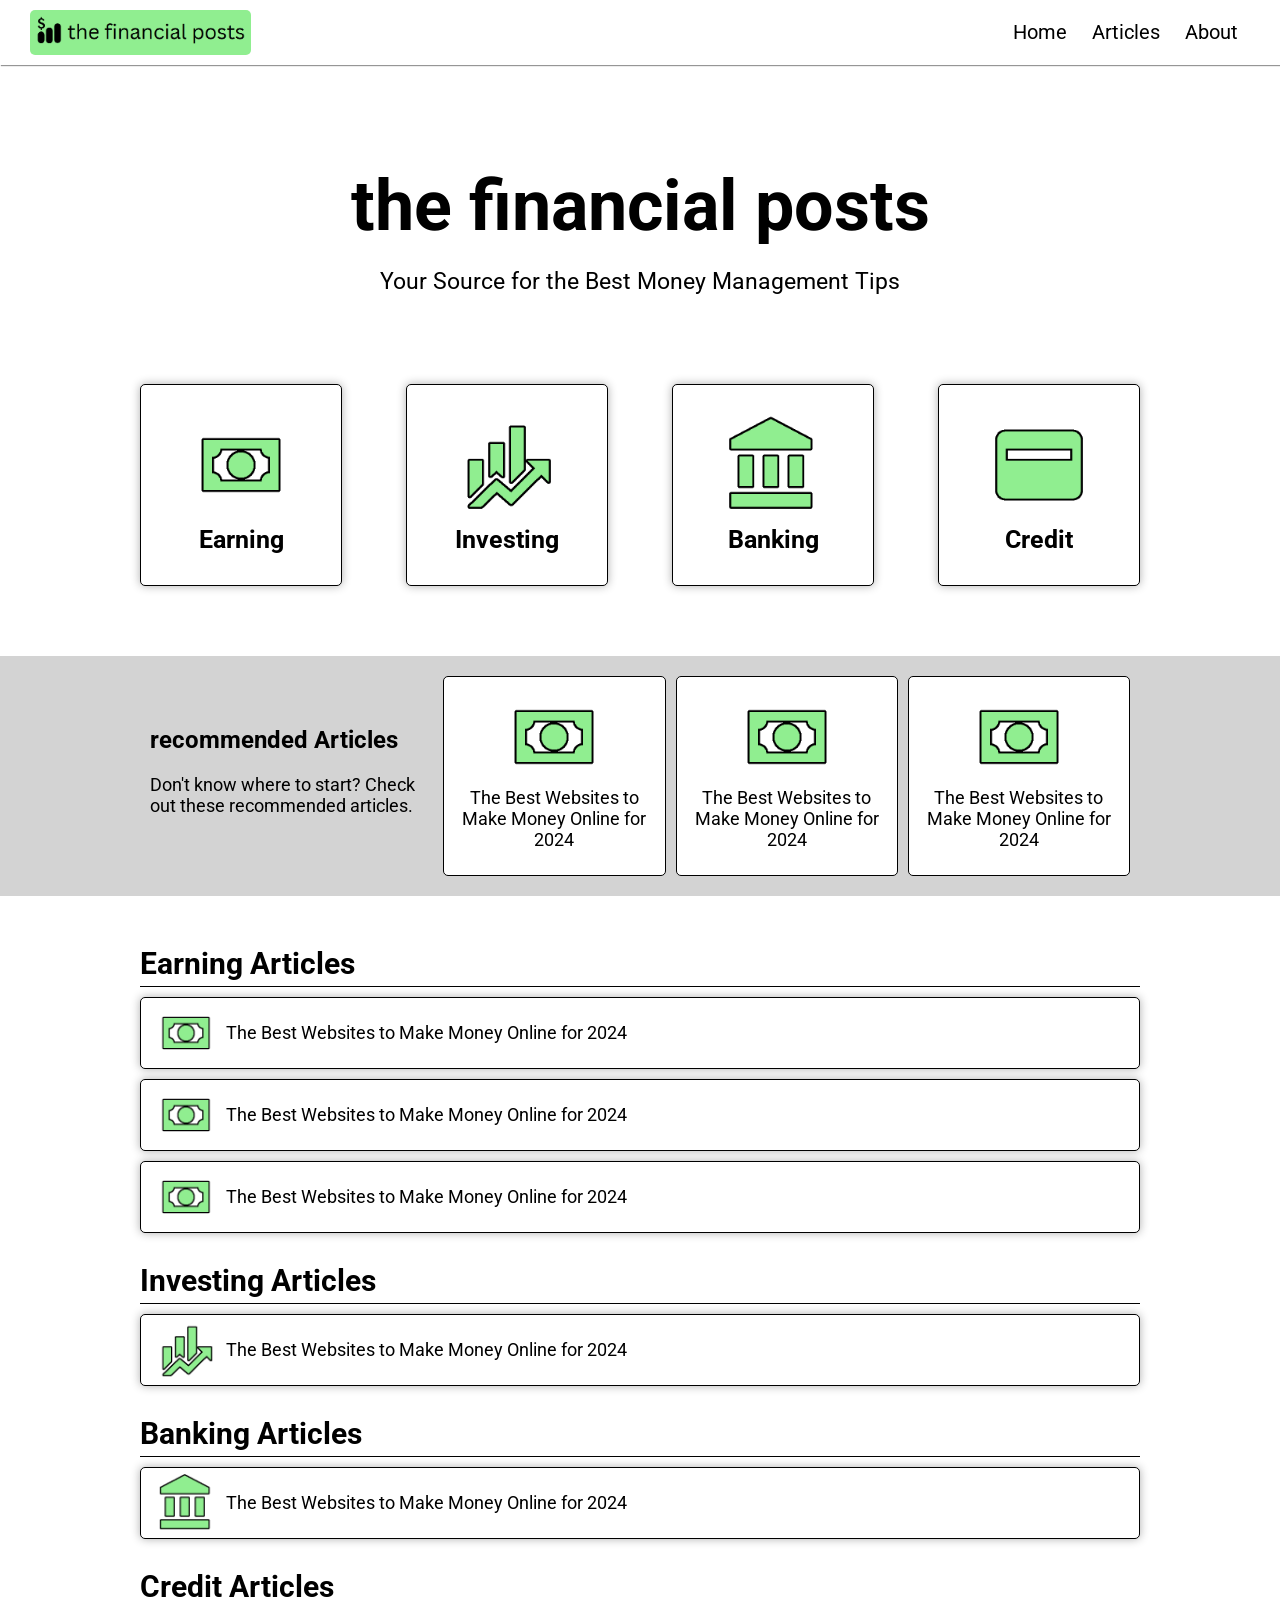
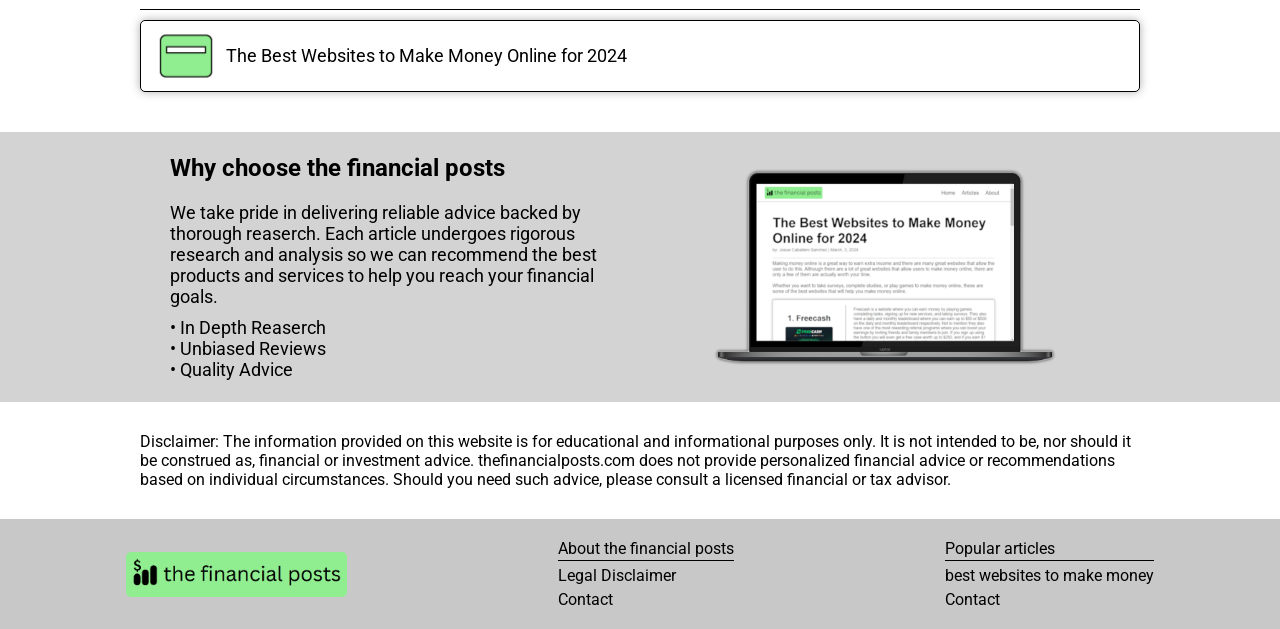
==== commit 44ba6f82: "mostly finished with homepage" ====
--- a/index.html
+++ b/index.html
@@ -3,7 +3,9 @@
 <head>
   <meta charset="UTF-8">
   <meta name="viewport" content="width=device-width, initial-scale=1.0">
-  <title>the financial posts</title>
+  <meta name="description" content="Discover expert advice and practical tips on making money, 
+  investing, banking, and more at the financial posts.">
+  <title>The Financial Posts | Your Source for the Best Money Management Tips</title>
 
   <link rel="preconnect" href="https://fonts.googleapis.com">
   <link rel="preconnect" href="https://fonts.gstatic.com" crossorigin>
@@ -12,7 +14,7 @@
   <link rel="stylesheet" href="index-files/styles.css">
   <script src="index-files/script.js" defer></script>
 
-  <link rel="icon" type="image/png" href="best-websites-to-make-money-files/assets/icon.png">
+  <link rel="icon" type="image/png" href="index-files/assets/icon.png">
 </head>
 
 <body>
@@ -30,8 +32,8 @@
 
       <ul class="navbar-links">
         <li><a href="#">Home</a></li>
-        <li><a href="#">Articles</a></li>
-        <li><a href="#">About</a></li>
+        <li><a href="#articles">Articles</a></li>
+        <li><a href="about.html">About</a></li>
       </ul>
 
   </header>
@@ -39,43 +41,123 @@
   <main>
     <h1 class="title">the financial posts</h1>
     <br>
-    <h2 class="slogan">Your source for the best financial advice</h2>
+    <h2 class="slogan">Your Source for the Best Money Management Tips</h2>
 
     <div class="sections-container">
-      <a href="#" class="section-container">
+      <a href="#articles" class="section-container">
         <img src="index-files/assets/cash.png" alt="">
         <p>Earning</p>
       </a>
 
-      <a href="#" class="section-container">
+      <a href="#investing" class="section-container">
         <img src="index-files/assets/finance.png" alt="">
         <p>Investing</p>
       </a>
 
-      <a href="#" class="section-container">
+      <a href="#banking" class="section-container">
         <img src="index-files/assets/bank.png" alt="">
         <p>Banking</p>
       </a>
 
-      <a href="#" class="section-container">
+      <a href="#credit" class="section-container">
         <img src="index-files/assets/credit-card.png" alt="">
         <p>Credit</p>
       </a>
     </div>
+  </main>
 
-    <p class="heading">All Articles</p>
+  <div class="banner-container-2">
+    <div>
+      <h2 class="banner-title">recommended Articles</h2>
+      <p class="banner-text">Don't know where to start? Check out these recommended articles.</p>
+    </div>
+    
+    <div class="recommended-container">
+      <a href="#articles" class="recommended-article-container">
+        <img src="index-files/assets/cash.png" alt="">
+        <p>The Best Websites to Make Money Online for 2024</p>
+      </a>
+      <a href="#articles" class="recommended-article-container">
+        <img src="index-files/assets/cash.png" alt="">
+        <p>The Best Websites to Make Money Online for 2024</p>
+      </a>
+      <a href="#articles" class="recommended-article-container">
+        <img src="index-files/assets/cash.png" alt="">
+        <p>The Best Websites to Make Money Online for 2024</p>
+      </a>
+    </div>
+  </div>
+
+  <main>
+    <p id="articles" class="heading">Earning Articles</p>
+
+    <a href="best-websites-to-make-money.html" class="article-container">
+      <img src="index-files/assets/cash.png" alt="cash icon">
+      <div>The Best Websites to Make Money Online for 2024</div>
+    </a>
+    <a href="best-websites-to-make-money.html" class="article-container">
+      <img src="index-files/assets/cash.png" alt="cash icon">
+      <div>The Best Websites to Make Money Online for 2024</div>
+    </a>
+    <a href="best-websites-to-make-money.html" class="article-container">
+      <img src="index-files/assets/cash.png" alt="cash icon">
+      <div>The Best Websites to Make Money Online for 2024</div>
+    </a>
+
+    <p id="investing" class="heading header-space">Investing Articles</p>
+    <a href="best-websites-to-make-money.html" class="article-container">
+      <img src="index-files/assets/finance.png" alt="cash icon">
+      <div>The Best Websites to Make Money Online for 2024</div>
+    </a>
+
+    <p id="banking" class="heading header-space">Banking Articles</p>
+    <a href="best-websites-to-make-money.html" class="article-container">
+      <img src="index-files/assets/bank.png" alt="cash icon">
+      <div>The Best Websites to Make Money Online for 2024</div>
+    </a>
+
+    <p id="credit" class="heading header-space">Credit Articles</p>
+    <a href="best-websites-to-make-money.html" class="article-container">
+      <img src="index-files/assets/credit-card.png" alt="cash icon">
+      <div>The Best Websites to Make Money Online for 2024</div>
+    </a>
+  </main>
+
+  <div class="banner-container">
+    <div>
+      <p class="banner-title"><b>Why choose the financial posts</b></p>
+      <p class="banner-text">We take pride in delivering reliable advice backed by thorough reaserch. Each article undergoes 
+        rigorous research and analysis so we can recommend the best products and services to help you 
+        reach your financial goals.
+      </p>
+      <p>&#x2022; In Depth Reaserch</p>
+      <p>&#x2022; Unbiased Reviews</p>
+      <p>&#x2022; Quality Advice</p>
+    </div>
+
+    <img src="index-files/assets/laptop.png" alt="">
+  </div>
+
+  <main>
+    <article>
+      Disclaimer: The information provided on this website is for educational and informational 
+      purposes only. It is not intended to be, nor should it be construed as, financial or investment advice. 
+      thefinancialposts.com does not provide personalized financial advice or recommendations 
+      based on individual circumstances. Should you need such advice, please consult a licensed financial 
+      or tax advisor.
+    </article>
   </main>
 
   <footer>
     <img class="footer-logo" src="index-files/assets/logo.png" alt="logo">
     <div class="footer-container">
       <p class="footer-header">About the financial posts</p>
-      <a href="#">How we make money</a>
-      <a href="#">Contact</a>
+      <a href="disclaimer.html">Legal Disclaimer</a>
+      <a href="contact.html">Contact</a>
     </div>
     <div class="footer-container">
-      <p class="footer-header">Other articles by us</p>
-      <a href="#">How we make money</a>
+      <p class="footer-header">Popular articles</p>
+      <a href="best-websites-to-make-money.html">best websites to make money</a>
       <a href="#">Contact</a>
     </div>
   </footer>
--- a/index-files/styles.css
+++ b/index-files/styles.css
@@ -11,14 +11,14 @@
 }
 
 body{
-    background-color: rgb(235, 235, 235);
+    background-color: white;
 }
 
 header{
     display: flex;
     align-items: center;
     background-color: white;
-    box-shadow: 1px 1px 1px rgb(175, 175, 175);
+    box-shadow: 1px 1px 1px rgb(150, 150, 150);
 }
 
 .toggle-button-container{
@@ -32,6 +32,9 @@
 .header-title{
     margin: 1rem;
     margin-left: 3rem;
+    display: flex;
+    justify-content: center;
+    align-items: center;
 }
 
 .header-title img{
@@ -45,7 +48,6 @@
     margin-right: 3rem;
     background-color: white;
 }
-
 
 .navbar-links li{
     list-style: none;
@@ -85,35 +87,39 @@
     display: flex;
     align-items: center;
     flex-direction: column;
-    margin: 10rem;
-    margin-top: 5rem;
+    margin: 14rem;
+    margin-top: 0;
+    margin-bottom: 2rem;
+}
+
+.title{
+    font-size: 7rem;
+    margin-top: 10rem;
+}
+
+.slogan{
+    font-size: 2.25rem;
+    margin-top: 1rem;
+    margin-bottom: 9rem;
+    font-weight: normal;
+}
+
+.sections-container{
+    display: flex;
+    align-self: stretch;
+    justify-content: space-between;
     margin-bottom: 5rem;
-}
-
-.title{
-    font-size: 6rem;
-    margin-top: 5rem;
-}
-
-.slogan{
-    font-size: 2rem;
+    flex-wrap: wrap;
+}
+
+#articles{
     margin-top: 2rem;
-    margin-bottom: 5rem;
-    font-weight: normal;
-}
-
-.sections-container{
-    display: grid;
-    grid-template-columns: 1fr 1fr 1fr 1fr;
-    grid-template-rows: 1fr;
-    gap: 3rem;
-    margin-bottom: 5rem;
 }
 
 .section-container{
     font-size: 2.5rem;
     font-weight: bold;
-    box-shadow: 2px 2px 2px 2px rgb(175, 175, 175);
+    box-shadow: 0px 0px 10px rgb(175, 175, 175);
     border: 1px solid black;
     padding: 5rem;
     max-width: 10rem;
@@ -126,24 +132,131 @@
     background-color: white;
     text-decoration: none;
     color: black;
-}
-
-.section-container:hover{
-    cursor: pointer;
+    flex: 1;
+    border-radius: 5px;
 }
 
 .section-container img{
     max-width: 10rem;
+}
+
+.banner-container{
+    background-color: lightgrey;
+    font-size: 1.8rem;
+    padding: 1rem;
+    padding-left: 15rem;
+    padding-right: 15rem;
+    display: grid;
+    grid-template-columns: 1fr 1fr;
+    grid-template-rows: 1fr;
+    align-items: center;
+    justify-content: center;
+    margin-top: 3rem;
+    margin-bottom: 3rem;
+}
+
+.banner-container img{
+    max-height: 25rem;
+    width: auto;
+    justify-self: center;
+}
+.banner-container div{
+    padding-left: 2rem;
+}
+
+.banner-title{
+    font-size: 2.4rem;
+    margin-bottom: 2rem;
+}
+
+.banner-text{
+    margin-bottom: 1rem;
 }
 
 .heading{
     font-size: 3rem;
     font-weight: bold;
     margin-bottom: 1rem;
+    align-self: stretch;
+    border-bottom: solid black 1.5px;
+    padding-bottom: 0.5rem;
+}
+
+.article-container{
+    font-size: 1.8rem;
+    background-color: white;
+    border: 1px solid black;
+    padding: 0.5rem;
+    box-shadow: 0px 0px 10px rgb(175, 175, 175);
+    align-self: stretch;
+    text-decoration: none;
+    color: black;
+    display: flex;
+    align-items: center;
+    gap: 1rem;
+    margin-bottom: 1rem;
+    border-radius: 5px;
+}
+
+.article-container img{
+    max-width: 6rem;
+    margin-left: 1rem;
+}
+
+article{
+    font-size: 1.6rem;
+    margin-bottom: 1rem;
+}
+
+.header-space{
+    margin-top: 2rem;
+}
+
+.banner-container-2{
+    background-color: lightgrey;
+    font-size: 1.8rem;
+    padding: 2rem;
+    padding-left: 15rem;
+    padding-right: 15rem;
+    display: flex;
+    align-items: center;
+    justify-content: center;
+    gap: 1rem;
+    margin-bottom: 3rem;
+}
+
+.recommended-container{
+    display: flex;
+    gap: 1rem;
+}
+
+.banner-container-2 h2{
+    grid-column: span 2;
+}
+
+.recommended-article-container{
+    text-decoration: none;
+    color: black;
+    justify-content: flex-end;
+    margin: 0;
+    font-size: 1.8rem;
+    border: 1px solid black;
+    background-color: white;
+    border-radius: 5px;
+    display: flex;
+    align-items: center;
+    flex-direction: column;
+    text-align: center;
+    padding: 1rem;
+    padding-bottom: 2.5rem;
+}
+
+.recommended-article-container img{
+    max-width: 10rem;
 }
 
 footer{
-    background-color: white;
+    background-color: rgb(200, 200, 200);
     display: flex;
     font-size: 1.6rem;
     padding: 2rem;
@@ -174,7 +287,7 @@
 }
 
 /* Mobile Styles*/
-@media (max-width: 500px){
+@media (max-width: 525px){
     header{
         background-color: transparent;
     }
@@ -205,7 +318,12 @@
     }
 
     .header-title{
+        margin: 1.25rem;
         margin-left: 1rem;
+    }
+
+    .header-title img{
+        max-width: 20rem;
     }
 
     header{
@@ -216,6 +334,7 @@
     .active{
         display: flex;
         padding-bottom: 1vh;
+        box-shadow: 1px 1px 1px rgb(150, 150, 150);
 
         animation: expand 200ms ease-in-out;
         transform-origin: top;
@@ -252,33 +371,137 @@
     }
 
     .title{
-        font-size: 3.25rem;
-        margin-top: 4rem;
+        font-size: 4rem;
+        margin-top: 2rem;
+        text-align: center;
     }
     
     .slogan{
+        font-size: 1.8rem;
+        margin-top: 0.5rem;
+        margin-bottom: 5rem;
+        text-align: center;
+    }
+
+    .banner-container{
+        display: flex;
+        flex-direction: column;
+        padding: 1rem;
+    }
+
+    .banner-container img{
+        margin-bottom: 1rem;
+        max-height: 22rem;
+    }
+
+    .sections-container{
+        display: grid;
+        grid-template-columns: 1fr 1fr;
+        grid-template-rows: 1fr 1fr;
+        gap: 1rem;
+    }
+
+    .section-container{
+        gap: 0.5rem;
+        padding: 0.75rem;
+        flex-direction: row;
+        max-width: none;
         font-size: 1.6rem;
-        margin-top: 0;
-        margin-bottom: 4rem;
+        padding-top: 2rem;
+        padding-bottom: 2rem;
+    }
+
+    .section-container img{
+        max-width: 5rem;
+    }
+
+    .recommended-container{
+        flex-direction: column;
+    }
+    .banner-container-2{
+        flex-direction: column;
+        padding: 2rem;
+    }
+
+    .recommended-article-container{
+        flex-direction: row;
+        padding: 0;
+        margin: 0;
+        padding-left: 0.25rem;
+        padding-right: 0.75rem;
+    }
+
+    footer{
+        flex-direction: column;
+        gap: 1.5rem;
+    }
+}
+
+/* Small Tablet Styles*/
+@media (min-width: 525px) and (max-width: 700px){
+    main{
+        margin: 2rem;
+    }
+
+    .title{
+        font-size: 4rem;
+        margin-top: 2rem;
+        text-align: center;
+    }
+    
+    .slogan{
+        font-size: 1.8rem;
+        margin-top: 0.5rem;
+        margin-bottom: 5rem;
+        text-align: center;
+    }
+
+    .banner-container{
+        display: flex;
+        flex-direction: column;
+        padding: 1rem;
+    }
+
+    .banner-container img{
+        margin-bottom: 1rem;
+        max-height: 22rem;
     }
 
     .sections-container{
-        grid-template-columns: 1fr;
-        grid-template-rows: 1fr 1fr 1fr 1fr;
+        display: grid;
+        grid-template-columns: 1fr 1fr;
+        grid-template-rows: 1fr 1fr;
         gap: 1rem;
     }
 
     .section-container{
+        gap: 0.5rem;
+        padding: 1rem;
         flex-direction: row;
-        max-width: 30rem;
-        gap: 2rem;
-        padding: 1rem;
-        padding-left: 3rem;
-        padding-right: 3rem;
+        max-width: none;
+        font-size: 2rem;
+        padding-top: 3rem;
+        padding-bottom: 3rem;
     }
 
     .section-container img{
-        max-width: 8rem;
+        max-width: 5rem;
+    }
+
+    .recommended-container{
+        flex-direction: column;
+    }
+    .banner-container-2{
+        flex-direction: column;
+        padding: 2rem;
+    }
+
+    .recommended-article-container{
+        flex-direction: row;
+        padding: 0;
+        margin: 0;
+        padding-left: 0.25rem;
+        padding-right: 0.75rem;
     }
 
     footer{
@@ -287,40 +510,54 @@
     }
 }
 
-/* Small Tablet Styles*/
-@media (min-width: 600px) and (max-width: 700px){
-
-}
-
 /* Tablet Styles*/
-@media (min-width: 500px) and (max-width: 1024px){
+@media (min-width: 701px) and (max-width: 1110px){
     .header-title{
         font-size: 2.4rem;
     }
 
     main{
-        margin: 6rem;
-        margin-top: 5rem;
+        margin: 7rem;
+        margin-top: 0;
+        margin-bottom: 0;
     }
 
     .title{
-        font-size: 5rem;
-    }
-
-    .header-title{
-        margin-top: 1.25rem;
-        margin-bottom: 1.25rem;
+        font-size: 5.5rem;
     }
 
     .sections-container{
+        display: grid;
         grid-template-columns: 1fr 1fr;
         grid-template-rows: 1fr 1fr;
+        gap: 1rem;
+        margin-bottom: 1rem;
     }
 
     .section-container{
+        gap: 0.5rem;
+        padding: 2rem;
         flex-direction: row;
-        max-width: 30rem;
-        gap: 2rem;
+        max-width: none;
+        padding-top: 3rem;
+        padding-bottom: 3rem;
+    }
+
+    .banner-container{
+        padding: 1rem;
+        margin-top: 3rem;
+        margin-bottom: 3rem;
+    }
+
+    .banner-container-2{
+        padding: 1rem;
+        padding-left: 2rem;
+        padding-right: 2rem;
+        margin-top: 5rem;
+    }
+
+    article{
+        margin-bottom: 3rem;
     }
 
     footer{
@@ -334,6 +571,16 @@
         margin-left: 30rem;
         margin-right: 30rem;
     }
+
+    .banner-container{
+        padding-left: 30rem;
+        padding-right: 30rem;
+    }
+    
+    .banner-container-2{
+        padding-left: 30rem;
+        padding-right: 30rem;
+    }
 }
 
 /* Mega Desktop Styles*/
@@ -342,12 +589,50 @@
         margin-left: 40rem;
         margin-right: 40rem;
     }
-}
-
-/* MEGA Desktop Styles*/
+
+    .banner-container{
+        padding-left: 40rem;
+        padding-right: 40rem;
+    }
+    
+    .banner-container-2{
+        padding-left: 40rem;
+        padding-right: 40rem;
+    }
+}
+
+/* Giga Desktop Styles*/
 @media (min-width: 2100px){
     main{
-        margin-left: 55rem;
-        margin-right: 55rem;
+        margin-left: 70rem;
+        margin-right: 70rem;
+    }
+
+    .banner-container{
+        padding-left: 70rem;
+        padding-right: 70rem;
+    }
+    
+    .banner-container-2{
+        padding-left: 70rem;
+        padding-right: 70rem;
+    }
+}
+
+/* GIGA Desktop Styles*/
+@media (min-width: 2600px){
+    main{
+        margin-left: 120rem;
+        margin-right: 120rem;
+    }
+
+    .banner-container{
+        padding-left: 120rem;
+        padding-right: 120rem;
+    }
+    
+    .banner-container-2{
+        padding-left: 120rem;
+        padding-right: 120rem;
     }
 }
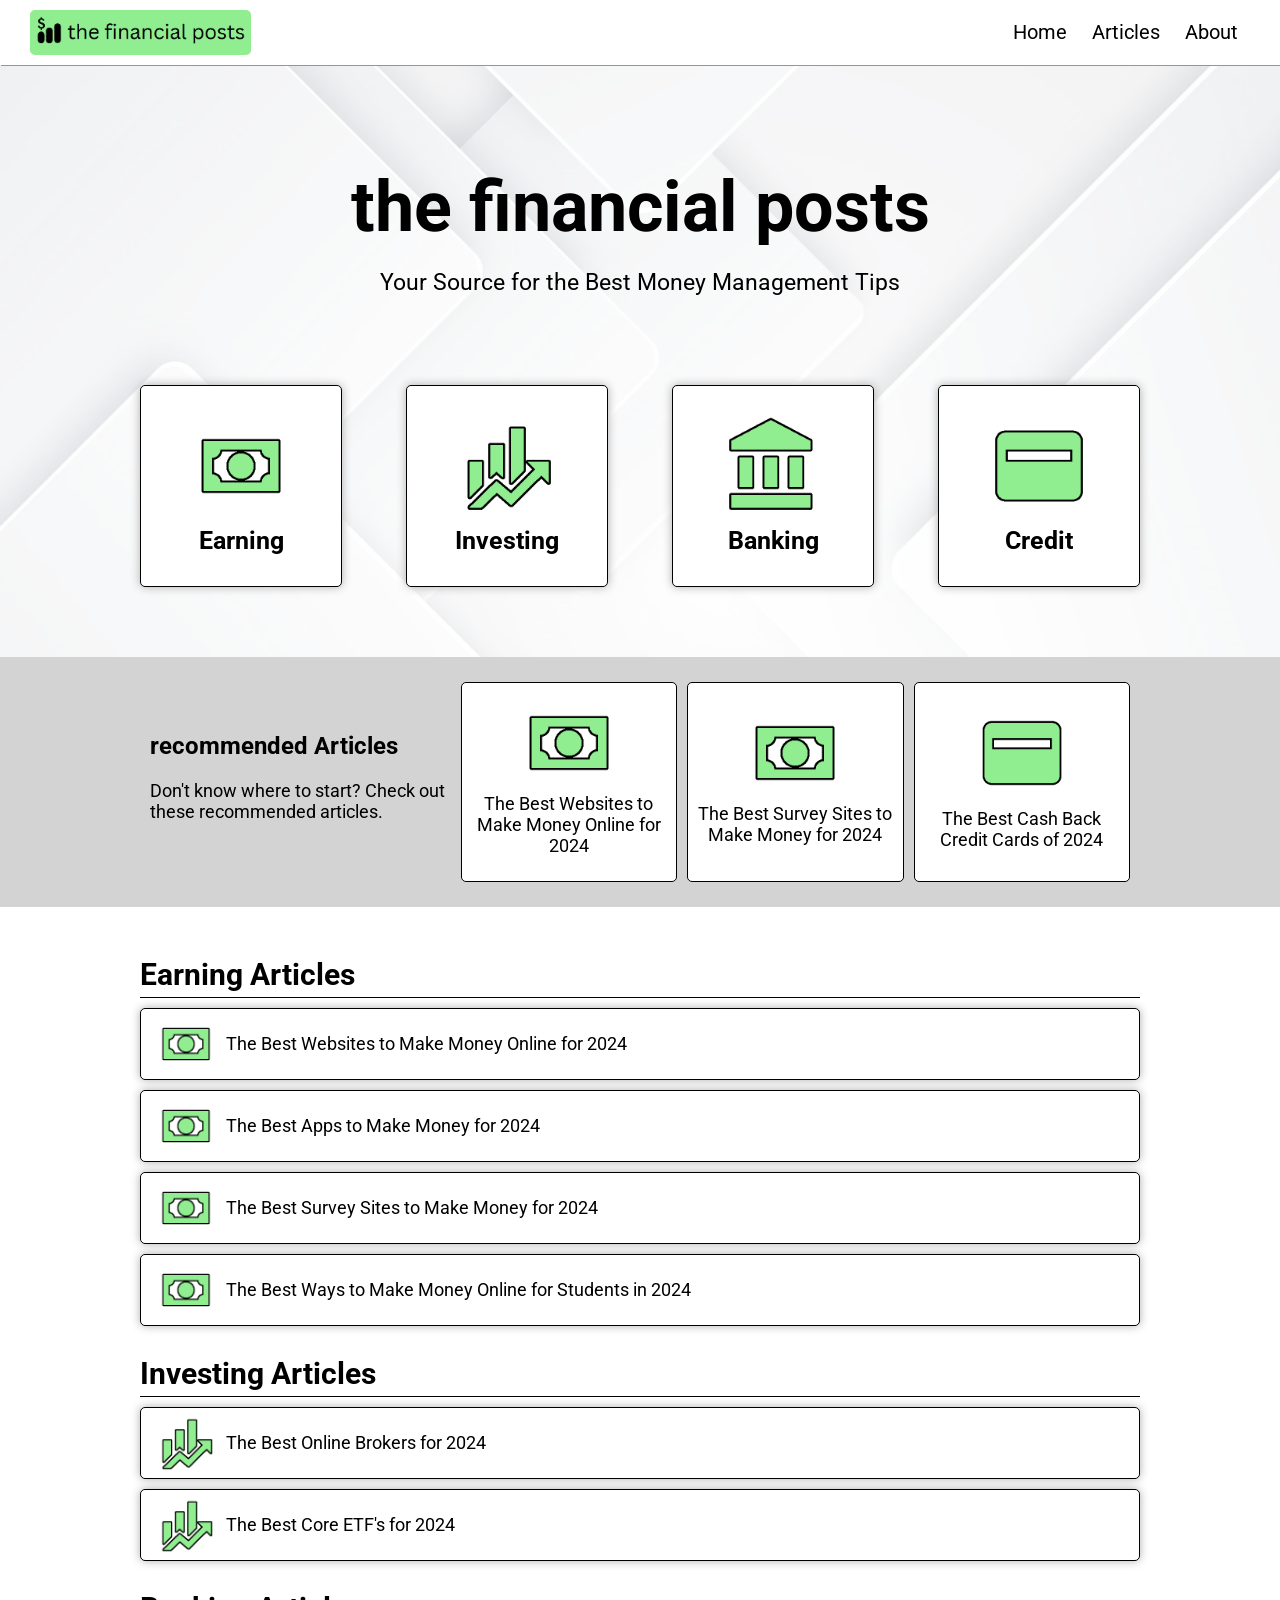
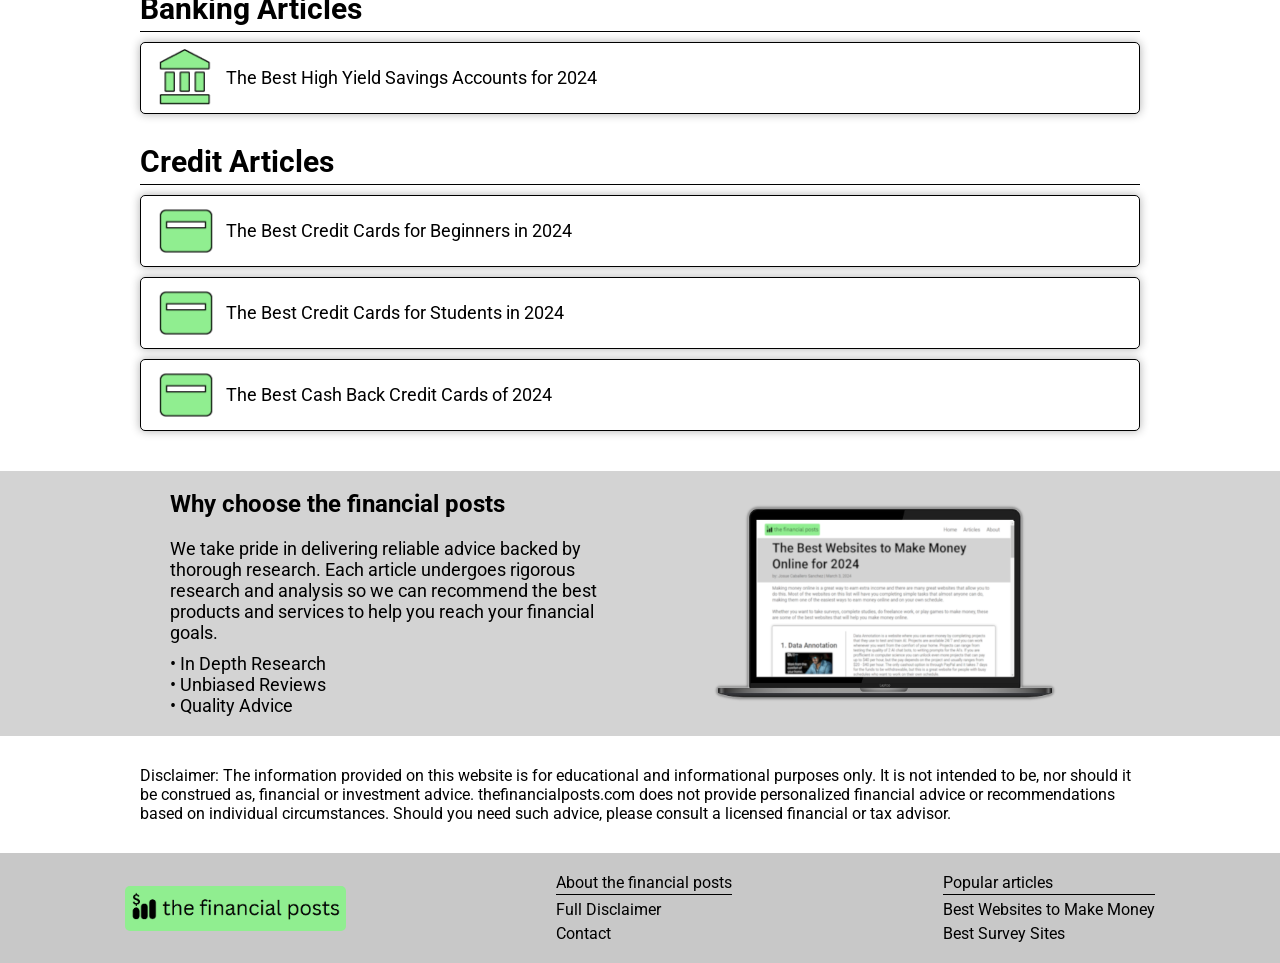
==== commit 73b321b3: "finished website" ====
--- a/index.html
+++ b/index.html
@@ -21,7 +21,7 @@
   <header>
 
     <div class="toggle-button-container">
-      <a href="#" class="header-title"><img src="index-files/assets/logo.png" alt="logo"></a>
+      <a href="https://thefinancialposts.com" class="header-title"><img src="index-files/assets/logo.png" alt="logo"></a>
 
       <a href="#" class="header-toggle-button">
       <span class="bar"></span>
@@ -31,36 +31,36 @@
     </div>
 
       <ul class="navbar-links">
-        <li><a href="#">Home</a></li>
+        <li><a href="https://thefinancialposts.com">Home</a></li>
         <li><a href="#articles">Articles</a></li>
         <li><a href="about.html">About</a></li>
       </ul>
 
   </header>
 
-  <main>
+  <main class="top-main">
     <h1 class="title">the financial posts</h1>
     <br>
     <h2 class="slogan">Your Source for the Best Money Management Tips</h2>
 
     <div class="sections-container">
       <a href="#articles" class="section-container">
-        <img src="index-files/assets/cash.png" alt="">
+        <img src="index-files/assets/cash.png" alt="cash icon">
         <p>Earning</p>
       </a>
 
       <a href="#investing" class="section-container">
-        <img src="index-files/assets/finance.png" alt="">
+        <img src="index-files/assets/finance.png" alt="finance icon">
         <p>Investing</p>
       </a>
 
       <a href="#banking" class="section-container">
-        <img src="index-files/assets/bank.png" alt="">
+        <img src="index-files/assets/bank.png" alt=" bank icon">
         <p>Banking</p>
       </a>
 
       <a href="#credit" class="section-container">
-        <img src="index-files/assets/credit-card.png" alt="">
+        <img src="index-files/assets/credit-card.png" alt="credit card icon">
         <p>Credit</p>
       </a>
     </div>
@@ -73,17 +73,17 @@
     </div>
     
     <div class="recommended-container">
-      <a href="#articles" class="recommended-article-container">
-        <img src="index-files/assets/cash.png" alt="">
+      <a href="best-websites-to-make-money.html" class="recommended-article-container">
+        <img src="index-files/assets/cash.png" alt="cash icon">
         <p>The Best Websites to Make Money Online for 2024</p>
       </a>
-      <a href="#articles" class="recommended-article-container">
-        <img src="index-files/assets/cash.png" alt="">
-        <p>The Best Websites to Make Money Online for 2024</p>
+      <a href="best-survey-sites.html" class="recommended-article-container">
+        <img src="index-files/assets/cash.png" alt="cash icon">
+        <p>The Best Survey Sites to Make Money for 2024</p>
       </a>
-      <a href="#articles" class="recommended-article-container">
-        <img src="index-files/assets/cash.png" alt="">
-        <p>The Best Websites to Make Money Online for 2024</p>
+      <a href="best-cash-back-credit-cards.html" class="recommended-article-container">
+        <img class="credit-recommended" src="index-files/assets/credit-card.png" alt="credit card icon">
+        <p>The Best Cash Back Credit Cards of 2024</p>
       </a>
     </div>
   </div>
@@ -95,47 +95,63 @@
       <img src="index-files/assets/cash.png" alt="cash icon">
       <div>The Best Websites to Make Money Online for 2024</div>
     </a>
-    <a href="best-websites-to-make-money.html" class="article-container">
+    <a href="best-apps-to-make-money.html" class="article-container">
       <img src="index-files/assets/cash.png" alt="cash icon">
-      <div>The Best Websites to Make Money Online for 2024</div>
+      <div>The Best Apps to Make Money for 2024</div>
     </a>
-    <a href="best-websites-to-make-money.html" class="article-container">
+    <a href="best-survey-sites.html" class="article-container">
       <img src="index-files/assets/cash.png" alt="cash icon">
-      <div>The Best Websites to Make Money Online for 2024</div>
+      <div>The Best Survey Sites to Make Money for 2024</div>
+    </a>
+    <a href="best-ways-to-make-money-for-students.html" class="article-container">
+      <img src="index-files/assets/cash.png" alt="cash icon">
+      <div>The Best Ways to Make Money Online for Students in 2024</div>
     </a>
 
     <p id="investing" class="heading header-space">Investing Articles</p>
-    <a href="best-websites-to-make-money.html" class="article-container">
-      <img src="index-files/assets/finance.png" alt="cash icon">
-      <div>The Best Websites to Make Money Online for 2024</div>
+    <a href="best-brokers.html" class="article-container">
+      <img src="index-files/assets/finance.png" alt="finance icon">
+      <div>The Best Online Brokers for 2024</div>
+    </a>
+    <a href="best-core-etfs.html" class="article-container">
+      <img src="index-files/assets/finance.png" alt="finance icon">
+      <div>The Best Core ETF's for 2024</div>
     </a>
 
     <p id="banking" class="heading header-space">Banking Articles</p>
-    <a href="best-websites-to-make-money.html" class="article-container">
-      <img src="index-files/assets/bank.png" alt="cash icon">
-      <div>The Best Websites to Make Money Online for 2024</div>
+    <a href="best-high-yield-savings.html" class="article-container">
+      <img src="index-files/assets/bank.png" alt="bank icon">
+      <div>The Best High Yield Savings Accounts for 2024</div>
     </a>
 
     <p id="credit" class="heading header-space">Credit Articles</p>
-    <a href="best-websites-to-make-money.html" class="article-container">
-      <img src="index-files/assets/credit-card.png" alt="cash icon">
-      <div>The Best Websites to Make Money Online for 2024</div>
+    <a href="best-credit-cards-for-beginners.html" class="article-container">
+      <img src="index-files/assets/credit-card.png" alt="credit card icon">
+      <div>The Best Credit Cards for Beginners in 2024</div>
+    </a>
+    <a href="best-credit-cards-for-students.html" class="article-container">
+      <img src="index-files/assets/credit-card.png" alt="credit card icon">
+      <div>The Best Credit Cards for Students in 2024</div>
+    </a>
+    <a href="best-cash-back-credit-cards.html" class="article-container">
+      <img src="index-files/assets/credit-card.png" alt="credit card icon">
+      <div>The Best Cash Back Credit Cards of 2024</div>
     </a>
   </main>
 
   <div class="banner-container">
     <div>
       <p class="banner-title"><b>Why choose the financial posts</b></p>
-      <p class="banner-text">We take pride in delivering reliable advice backed by thorough reaserch. Each article undergoes 
+      <p class="banner-text">We take pride in delivering reliable advice backed by thorough research. Each article undergoes 
         rigorous research and analysis so we can recommend the best products and services to help you 
         reach your financial goals.
       </p>
-      <p>&#x2022; In Depth Reaserch</p>
+      <p>&#x2022; In Depth Research</p>
       <p>&#x2022; Unbiased Reviews</p>
       <p>&#x2022; Quality Advice</p>
     </div>
 
-    <img src="index-files/assets/laptop.png" alt="">
+    <img src="index-files/assets/laptop-site.png" alt="laptop image">
   </div>
 
   <main>
@@ -152,13 +168,13 @@
     <img class="footer-logo" src="index-files/assets/logo.png" alt="logo">
     <div class="footer-container">
       <p class="footer-header">About the financial posts</p>
-      <a href="disclaimer.html">Legal Disclaimer</a>
+      <a href="disclaimer.html">Full Disclaimer</a>
       <a href="contact.html">Contact</a>
     </div>
     <div class="footer-container">
       <p class="footer-header">Popular articles</p>
-      <a href="best-websites-to-make-money.html">best websites to make money</a>
-      <a href="#">Contact</a>
+      <a href="best-websites-to-make-money.html">Best Websites to Make Money</a>
+      <a href="best-survey-sites.html">Best Survey Sites</a>
     </div>
   </footer>
 
--- a/index-files/styles.css
+++ b/index-files/styles.css
@@ -90,6 +90,19 @@
     margin: 14rem;
     margin-top: 0;
     margin-bottom: 2rem;
+}
+
+.top-main{
+    background-image: url('assets/background2.webp');
+    background-size: cover; 
+    background-position: center;
+    background-color: rgba(255, 255, 255, 0.6);
+    background-blend-mode: overlay;
+    margin: 0;
+    margin-top: 0.1rem;
+    padding: 14rem;
+    padding-top: 0;
+    padding-bottom: 2rem;
 }
 
 .title{
@@ -134,6 +147,13 @@
     color: black;
     flex: 1;
     border-radius: 5px;
+
+    transition: transform 0.2s ease;
+}
+
+.section-container:hover{
+    background-color: rgb(235, 235, 235);
+    transform: translateY(-10px);
 }
 
 .section-container img{
@@ -141,9 +161,9 @@
 }
 
 .banner-container{
-    background-color: lightgrey;
+    background-color: lightgray;
     font-size: 1.8rem;
-    padding: 1rem;
+    padding: 0.75rem;
     padding-left: 15rem;
     padding-right: 15rem;
     display: grid;
@@ -159,7 +179,13 @@
     max-height: 25rem;
     width: auto;
     justify-self: center;
-}
+    transition: transform 0.3s ease;
+}
+
+.banner-container img:hover{
+    transform: translateY(-10px);
+}
+
 .banner-container div{
     padding-left: 2rem;
 }
@@ -198,6 +224,10 @@
     border-radius: 5px;
 }
 
+.article-container:hover{
+    background-color: rgb(235, 235, 235);
+}
+
 .article-container img{
     max-width: 6rem;
     margin-left: 1rem;
@@ -213,9 +243,9 @@
 }
 
 .banner-container-2{
-    background-color: lightgrey;
+    background-color: lightgray;
     font-size: 1.8rem;
-    padding: 2rem;
+    padding: 2.5rem;
     padding-left: 15rem;
     padding-right: 15rem;
     display: flex;
@@ -237,7 +267,7 @@
 .recommended-article-container{
     text-decoration: none;
     color: black;
-    justify-content: flex-end;
+    justify-content: center;
     margin: 0;
     font-size: 1.8rem;
     border: 1px solid black;
@@ -249,10 +279,20 @@
     text-align: center;
     padding: 1rem;
     padding-bottom: 2.5rem;
+    flex: 1;
+}
+
+.recommended-article-container:hover{
+    background-color: rgb(235, 235, 235);
 }
 
 .recommended-article-container img{
     max-width: 10rem;
+}
+
+a .credit-recommended{
+    max-width: 9rem;
+    padding: 1rem;
 }
 
 footer{
@@ -370,8 +410,12 @@
         margin: 2rem;
     }
 
+    .top-main{
+        padding: 2rem;
+    }
+
     .title{
-        font-size: 4rem;
+        font-size: 5.65rem;
         margin-top: 2rem;
         text-align: center;
     }
@@ -386,11 +430,14 @@
     .banner-container{
         display: flex;
         flex-direction: column;
-        padding: 1rem;
+        padding: 2rem;
+        padding-left: 1rem;
+        padding-right: 1rem;
+        padding-bottom: 0;
     }
 
     .banner-container img{
-        margin-bottom: 1rem;
+        margin-bottom: 0;
         max-height: 22rem;
     }
 
@@ -411,6 +458,10 @@
         padding-bottom: 2rem;
     }
 
+    .section-container:hover{
+        transform: none;
+    }
+
     .section-container img{
         max-width: 5rem;
     }
@@ -418,6 +469,7 @@
     .recommended-container{
         flex-direction: column;
     }
+
     .banner-container-2{
         flex-direction: column;
         padding: 2rem;
@@ -429,11 +481,13 @@
         margin: 0;
         padding-left: 0.25rem;
         padding-right: 0.75rem;
+        justify-content: flex-start;
     }
 
     footer{
         flex-direction: column;
-        gap: 1.5rem;
+        gap: 2.5rem;
+        align-items: flex-start;
     }
 }
 
@@ -443,8 +497,12 @@
         margin: 2rem;
     }
 
+    .top-main{
+        padding: 2rem;
+    }
+
     .title{
-        font-size: 4rem;
+        font-size: 7.8rem;
         margin-top: 2rem;
         text-align: center;
     }
@@ -459,11 +517,14 @@
     .banner-container{
         display: flex;
         flex-direction: column;
-        padding: 1rem;
+        padding: 2rem;
+        padding-left: 1rem;
+        padding-right: 1rem;
+        padding-bottom: 0;
     }
 
     .banner-container img{
-        margin-bottom: 1rem;
+        margin-bottom: 0;
         max-height: 22rem;
     }
 
@@ -484,6 +545,10 @@
         padding-bottom: 3rem;
     }
 
+    .section-container:hover{
+        transform: none;
+    }
+
     .section-container img{
         max-width: 5rem;
     }
@@ -501,17 +566,19 @@
         padding: 0;
         margin: 0;
         padding-left: 0.25rem;
-        padding-right: 0.75rem;
+        padding-right: 1.5rem;
+        justify-content: flex-start;
     }
 
     footer{
         flex-direction: column;
-        gap: 1.5rem;
+        gap: 2.5rem;
+        align-items: flex-start;
     }
 }
 
 /* Tablet Styles*/
-@media (min-width: 701px) and (max-width: 1110px){
+@media (min-width: 701px) and (max-width: 1125px){
     .header-title{
         font-size: 2.4rem;
     }
@@ -522,8 +589,14 @@
         margin-bottom: 0;
     }
 
+    .top-main{
+        padding-left: 7rem;
+        padding-right: 7rem;
+        padding-bottom: 5rem;
+    }
+
     .title{
-        font-size: 5.5rem;
+        font-size: 6.25rem;
     }
 
     .sections-container{
@@ -544,16 +617,16 @@
     }
 
     .banner-container{
-        padding: 1rem;
+        padding-left: 1rem;
+        padding-right: 1rem;
         margin-top: 3rem;
         margin-bottom: 3rem;
     }
 
     .banner-container-2{
-        padding: 1rem;
+        padding: 2rem;
         padding-left: 2rem;
         padding-right: 2rem;
-        margin-top: 5rem;
     }
 
     article{
@@ -565,74 +638,449 @@
     }
 }
 
+/*Desktop Styles*/
+@media (min-width: 1300px){
+    main{
+        margin-left: 22rem;
+        margin-right: 22rem;
+    }
+
+    .top-main{
+        padding-left: 22rem;
+        padding-right: 22rem;
+    }
+
+    .banner-container{
+        padding-left: 22rem;
+        padding-right: 22rem;
+    }
+    
+    .banner-container-2{
+        padding-left: 22rem;
+        padding-right: 22rem;
+    }
+}
+
 /* Big Desktop Styles*/
 @media (min-width: 1425px){
     main{
-        margin-left: 30rem;
-        margin-right: 30rem;
-    }
-
-    .banner-container{
+        margin-left: 28rem;
+        margin-right: 28rem;
+    }
+
+    .top-main{
+        padding-left: 28rem;
+        padding-right: 28rem;
+    }
+
+    .banner-container{
+        padding-left: 28rem;
+        padding-right: 28rem;
+    }
+    
+    .banner-container-2{
         padding-left: 30rem;
         padding-right: 30rem;
     }
-    
-    .banner-container-2{
-        padding-left: 30rem;
-        padding-right: 30rem;
+}
+
+@media (min-width: 1500px){
+    main{
+        margin-left: 32rem;
+        margin-right: 32rem;
+    }
+
+    .top-main{
+        padding-left: 32rem;
+        padding-right: 32rem;
+    }
+
+    .banner-container{
+        padding-left: 32rem;
+        padding-right: 32rem;
+    }
+    
+    .banner-container-2{
+        padding-left: 32rem;
+        padding-right: 32rem;
+    }
+}
+
+@media (min-width: 1600px){
+    main{
+        margin-left: 35rem;
+        margin-right: 35rem;
+    }
+
+    .top-main{
+        padding-left: 35rem;
+        padding-right: 35rem;
+    }
+
+    .banner-container{
+        padding-left: 35rem;
+        padding-right: 35rem;
+    }
+    
+    .banner-container-2{
+        padding-left: 35rem;
+        padding-right: 35rem;
     }
 }
 
 /* Mega Desktop Styles*/
-@media (min-width: 1810px){
-    main{
-        margin-left: 40rem;
-        margin-right: 40rem;
-    }
-
-    .banner-container{
-        padding-left: 40rem;
-        padding-right: 40rem;
-    }
-    
-    .banner-container-2{
-        padding-left: 40rem;
-        padding-right: 40rem;
+@media (min-width: 1700px){
+    main{
+        margin-left: 38rem;
+        margin-right: 38rem;
+    }
+
+    .top-main{
+        padding-left: 38rem;
+        padding-right: 38rem;
+    }
+
+    .banner-container{
+        padding-left: 38rem;
+        padding-right: 38rem;
+    }
+    
+    .banner-container-2{
+        padding-left: 38rem;
+        padding-right: 38rem;
+    }
+}
+
+@media (min-width: 1800px){
+    main{
+        margin-left: 42rem;
+        margin-right: 42rem;
+    }
+
+    .top-main{
+        padding-left: 42rem;
+        padding-right: 42rem;
+    }
+
+    .banner-container{
+        padding-left: 42rem;
+        padding-right: 42rem;
+    }
+    
+    .banner-container-2{
+        padding-left: 42rem;
+        padding-right: 42rem;
     }
 }
 
 /* Giga Desktop Styles*/
-@media (min-width: 2100px){
-    main{
-        margin-left: 70rem;
-        margin-right: 70rem;
-    }
-
-    .banner-container{
-        padding-left: 70rem;
-        padding-right: 70rem;
-    }
-    
-    .banner-container-2{
-        padding-left: 70rem;
-        padding-right: 70rem;
+@media (min-width: 1900px){
+    main{
+        margin-left: 45rem;
+        margin-right: 45rem;
+    }
+
+    .top-main{
+        padding-left: 45rem;
+        padding-right: 45rem;
+    }
+
+    .banner-container{
+        padding-left: 45rem;
+        padding-right: 45rem;
+    }
+    
+    .banner-container-2{
+        padding-left: 45rem;
+        padding-right: 45rem;
+    }
+}
+
+@media (min-width: 2050px){
+    main{
+        margin-left: 50rem;
+        margin-right: 50rem;
+    }
+
+    .top-main{
+        padding-left: 50rem;
+        padding-right: 50rem;
+    }
+
+    .banner-container{
+        padding-left: 50rem;
+        padding-right: 50rem;
+    }
+    
+    .banner-container-2{
+        padding-left: 50rem;
+        padding-right: 50rem;
+    }
+}
+
+@media (min-width: 2200px){
+    main{
+        margin-left: 55rem;
+        margin-right: 55rem;
+    }
+
+    .top-main{
+        padding-left: 55rem;
+        padding-right: 55rem;
+    }
+
+    .banner-container{
+        padding-left: 55rem;
+        padding-right: 55rem;
+    }
+    
+    .banner-container-2{
+        padding-left: 55rem;
+        padding-right: 55rem;
+    }
+}
+
+@media (min-width: 2350px){
+    main{
+        margin-left: 60rem;
+        margin-right: 60rem;
+    }
+
+    .top-main{
+        padding-left: 60rem;
+        padding-right: 60rem;
+    }
+
+    .banner-container{
+        padding-left: 60rem;
+        padding-right: 60rem;
+    }
+    
+    .banner-container-2{
+        padding-left: 60rem;
+        padding-right: 60rem;
     }
 }
 
 /* GIGA Desktop Styles*/
-@media (min-width: 2600px){
-    main{
-        margin-left: 120rem;
-        margin-right: 120rem;
-    }
-
-    .banner-container{
-        padding-left: 120rem;
-        padding-right: 120rem;
-    }
-    
-    .banner-container-2{
-        padding-left: 120rem;
-        padding-right: 120rem;
+@media (min-width: 2500px){
+    main{
+        margin-left: 75rem;
+        margin-right: 75rem;
+    }
+
+    .top-main{
+        padding-left: 75rem;
+        padding-right: 75rem;
+    }
+
+    .banner-container{
+        padding-left: 75rem;
+        padding-right: 75rem;
+    }
+    
+    .banner-container-2{
+        padding-left: 75rem;
+        padding-right: 75rem;
+    }
+}
+
+/* Mega Giga Desktop Styles*/
+@media (min-width: 2700px){
+    main{
+        margin-left: 85rem;
+        margin-right: 85rem;
+    }
+
+    .top-main{
+        padding-left: 85rem;
+        padding-right: 85rem;
+    }
+
+    .banner-container{
+        padding-left: 85rem;
+        padding-right: 85rem;
+    }
+    
+    .banner-container-2{
+        padding-left: 85rem;
+        padding-right: 85rem;
+    }
+}
+
+@media (min-width: 2900px){
+    main{
+        margin-left: 95rem;
+        margin-right: 95rem;
+    }
+
+    .top-main{
+        padding-left: 95rem;
+        padding-right: 95rem;
+    }
+
+    .banner-container{
+        padding-left: 95rem;
+        padding-right: 95rem;
+    }
+    
+    .banner-container-2{
+        padding-left: 95rem;
+        padding-right: 95rem;
+    }
+}
+
+@media (min-width: 3100px){
+    main{
+        margin-left: 105rem;
+        margin-right: 105rem;
+    }
+
+    .top-main{
+        padding-left: 105rem;
+        padding-right: 105rem;
+    }
+
+    .banner-container{
+        padding-left: 105rem;
+        padding-right: 105rem;
+    }
+    
+    .banner-container-2{
+        padding-left: 105rem;
+        padding-right: 105rem;
+    }
+}
+
+@media (min-width: 3300px){
+    main{
+        margin-left: 115rem;
+        margin-right: 115rem;
+    }
+
+    .top-main{
+        padding-left: 115rem;
+        padding-right: 115rem;
+    }
+
+    .banner-container{
+        padding-left: 115rem;
+        padding-right: 115rem;
+    }
+    
+    .banner-container-2{
+        padding-left: 115rem;
+        padding-right: 115rem;
+    }
+}
+
+@media (min-width: 3500px){
+    main{
+        margin-left: 125rem;
+        margin-right: 125rem;
+    }
+
+    .top-main{
+        padding-left: 125rem;
+        padding-right: 125rem;
+    }
+
+    .banner-container{
+        padding-left: 125rem;
+        padding-right: 125rem;
+    }
+    
+    .banner-container-2{
+        padding-left: 125rem;
+        padding-right: 125rem;
+    }
+}
+
+@media (min-width: 3700px){
+    main{
+        margin-left: 140rem;
+        margin-right: 140rem;
+    }
+
+    .top-main{
+        padding-left: 140rem;
+        padding-right: 140rem;
+    }
+
+    .banner-container{
+        padding-left: 140rem;
+        padding-right: 140rem;
+    }
+    
+    .banner-container-2{
+        padding-left: 140rem;
+        padding-right: 140rem;
+    }
+}
+
+/* MEGA GIGA Desktop Styles*/
+@media (min-width: 3900px){
+    main{
+        margin-left: 148rem;
+        margin-right: 148rem;
+    }
+
+    .top-main{
+        padding-left: 148rem;
+        padding-right: 148rem;
+    }
+
+    .banner-container{
+        padding-left: 148rem;
+        padding-right: 148rem;
+    }
+    
+    .banner-container-2{
+        padding-left: 148rem;
+        padding-right: 148rem;
+    }
+}
+
+@media (min-width: 4100px){
+    main{
+        margin-left: 158rem;
+        margin-right: 158rem;
+    }
+
+    .top-main{
+        padding-left: 158rem;
+        padding-right: 158rem;
+    }
+
+    .banner-container{
+        padding-left: 158rem;
+        padding-right: 158rem;
+    }
+    
+    .banner-container-2{
+        padding-left: 158rem;
+        padding-right: 158rem;
+    }
+}
+
+@media (min-width: 4300px){
+    main{
+        margin-left: 210rem;
+        margin-right: 210rem;
+    }
+
+    .top-main{
+        padding-left: 210rem;
+        padding-right: 210rem;
+    }
+
+    .banner-container{
+        padding-left: 210rem;
+        padding-right: 210rem;
+    }
+    
+    .banner-container-2{
+        padding-left: 210rem;
+        padding-right: 210rem;
     }
 }
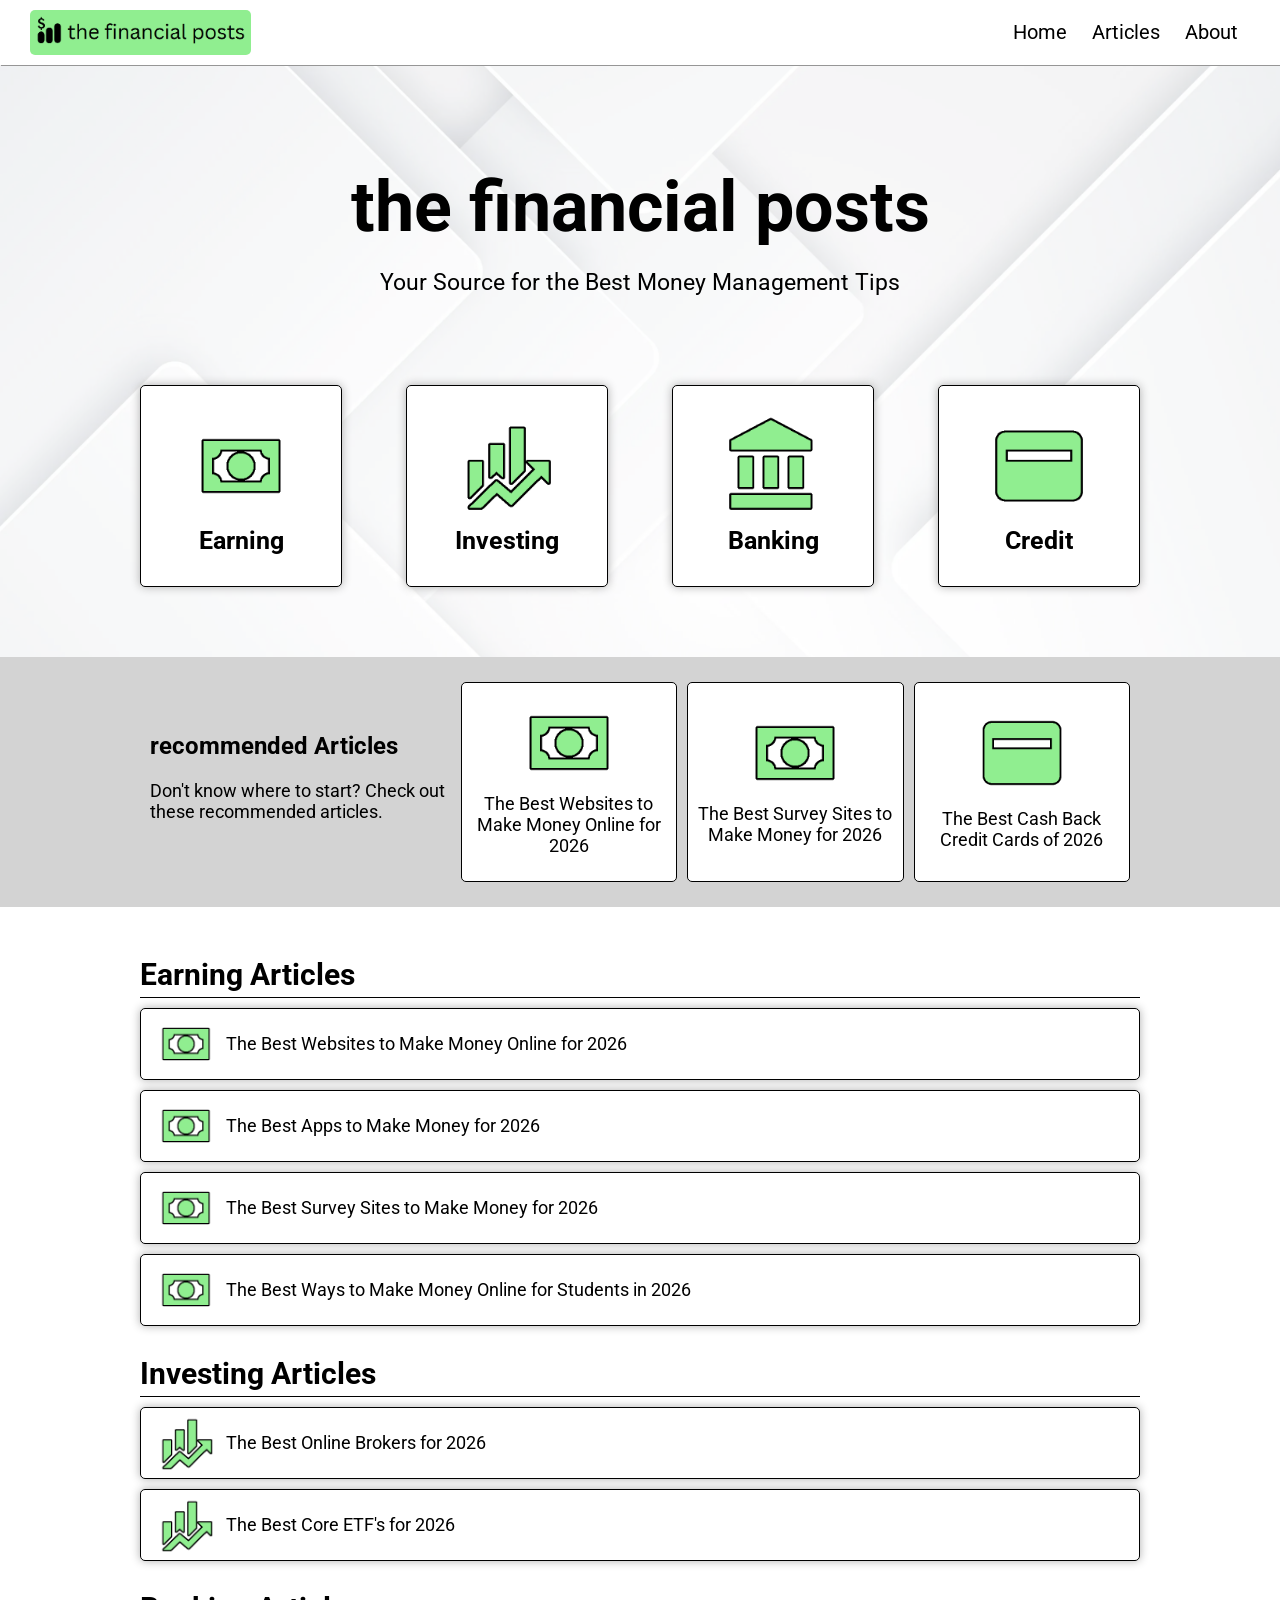
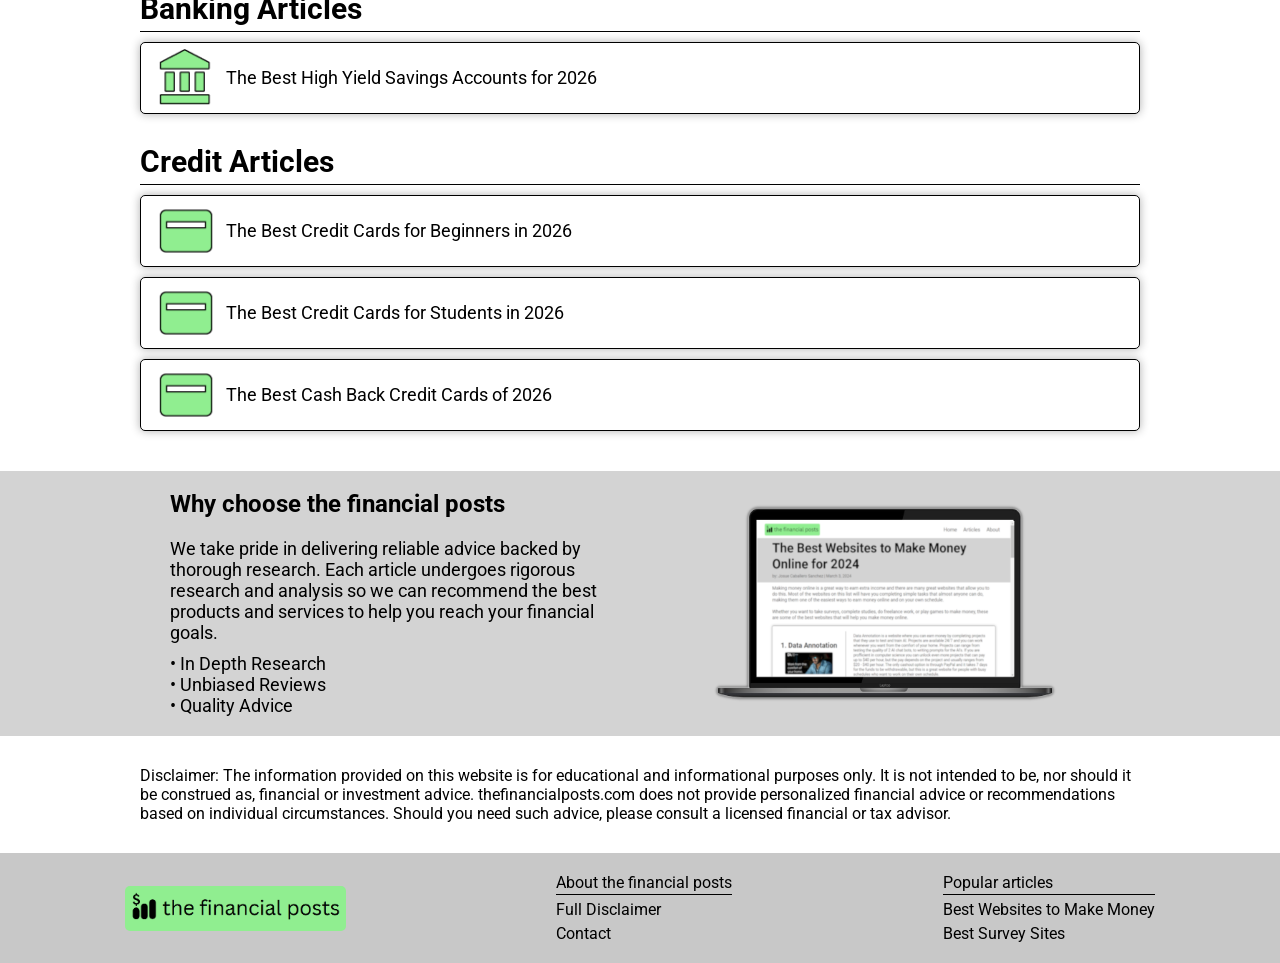
==== commit 31136842: "Update index.html" ====
--- a/index.html
+++ b/index.html
@@ -5,7 +5,7 @@
   <meta name="viewport" content="width=device-width, initial-scale=1.0">
   <meta name="description" content="Discover expert advice and practical tips on making money, 
   investing, banking, and more at the financial posts.">
-  <title>The Financial Posts | Your Source for the Best Money Management Tips</title>
+  <title>Your Source for the Best Money Management Tips</title>
 
   <link rel="preconnect" href="https://fonts.googleapis.com">
   <link rel="preconnect" href="https://fonts.gstatic.com" crossorigin>
@@ -75,15 +75,15 @@
     <div class="recommended-container">
       <a href="best-websites-to-make-money.html" class="recommended-article-container">
         <img src="index-files/assets/cash.png" alt="cash icon">
-        <p>The Best Websites to Make Money Online for 2024</p>
+        <p>The Best Websites to Make Money Online for 2026</p>
       </a>
       <a href="best-survey-sites.html" class="recommended-article-container">
         <img src="index-files/assets/cash.png" alt="cash icon">
-        <p>The Best Survey Sites to Make Money for 2024</p>
+        <p>The Best Survey Sites to Make Money for 2026</p>
       </a>
       <a href="best-cash-back-credit-cards.html" class="recommended-article-container">
         <img class="credit-recommended" src="index-files/assets/credit-card.png" alt="credit card icon">
-        <p>The Best Cash Back Credit Cards of 2024</p>
+        <p>The Best Cash Back Credit Cards of 2026</p>
       </a>
     </div>
   </div>
@@ -93,49 +93,49 @@
 
     <a href="best-websites-to-make-money.html" class="article-container">
       <img src="index-files/assets/cash.png" alt="cash icon">
-      <div>The Best Websites to Make Money Online for 2024</div>
+      <div>The Best Websites to Make Money Online for 2026</div>
     </a>
     <a href="best-apps-to-make-money.html" class="article-container">
       <img src="index-files/assets/cash.png" alt="cash icon">
-      <div>The Best Apps to Make Money for 2024</div>
+      <div>The Best Apps to Make Money for 2026</div>
     </a>
     <a href="best-survey-sites.html" class="article-container">
       <img src="index-files/assets/cash.png" alt="cash icon">
-      <div>The Best Survey Sites to Make Money for 2024</div>
+      <div>The Best Survey Sites to Make Money for 2026</div>
     </a>
     <a href="best-ways-to-make-money-for-students.html" class="article-container">
       <img src="index-files/assets/cash.png" alt="cash icon">
-      <div>The Best Ways to Make Money Online for Students in 2024</div>
+      <div>The Best Ways to Make Money Online for Students in 2026</div>
     </a>
 
     <p id="investing" class="heading header-space">Investing Articles</p>
     <a href="best-brokers.html" class="article-container">
       <img src="index-files/assets/finance.png" alt="finance icon">
-      <div>The Best Online Brokers for 2024</div>
+      <div>The Best Online Brokers for 2026</div>
     </a>
     <a href="best-core-etfs.html" class="article-container">
       <img src="index-files/assets/finance.png" alt="finance icon">
-      <div>The Best Core ETF's for 2024</div>
+      <div>The Best Core ETF's for 2026</div>
     </a>
 
     <p id="banking" class="heading header-space">Banking Articles</p>
     <a href="best-high-yield-savings.html" class="article-container">
       <img src="index-files/assets/bank.png" alt="bank icon">
-      <div>The Best High Yield Savings Accounts for 2024</div>
+      <div>The Best High Yield Savings Accounts for 2026</div>
     </a>
 
     <p id="credit" class="heading header-space">Credit Articles</p>
     <a href="best-credit-cards-for-beginners.html" class="article-container">
       <img src="index-files/assets/credit-card.png" alt="credit card icon">
-      <div>The Best Credit Cards for Beginners in 2024</div>
+      <div>The Best Credit Cards for Beginners in 2026</div>
     </a>
     <a href="best-credit-cards-for-students.html" class="article-container">
       <img src="index-files/assets/credit-card.png" alt="credit card icon">
-      <div>The Best Credit Cards for Students in 2024</div>
+      <div>The Best Credit Cards for Students in 2026</div>
     </a>
     <a href="best-cash-back-credit-cards.html" class="article-container">
       <img src="index-files/assets/credit-card.png" alt="credit card icon">
-      <div>The Best Cash Back Credit Cards of 2024</div>
+      <div>The Best Cash Back Credit Cards of 2026</div>
     </a>
   </main>
 
@@ -180,4 +180,4 @@
 
 </body>
 
-</html>+</html>
--- a/index-files/styles.css
+++ b/index-files/styles.css
@@ -332,6 +332,11 @@
         background-color: transparent;
     }
 
+    .header-title img{
+        max-height: 4.25rem;
+        padding: .125rem;
+    }
+
     .header-toggle-button{
         display: flex;
         margin-right: 2rem;
@@ -358,12 +363,7 @@
     }
 
     .header-title{
-        margin: 1.25rem;
         margin-left: 1rem;
-    }
-
-    .header-title img{
-        max-width: 20rem;
     }
 
     header{
